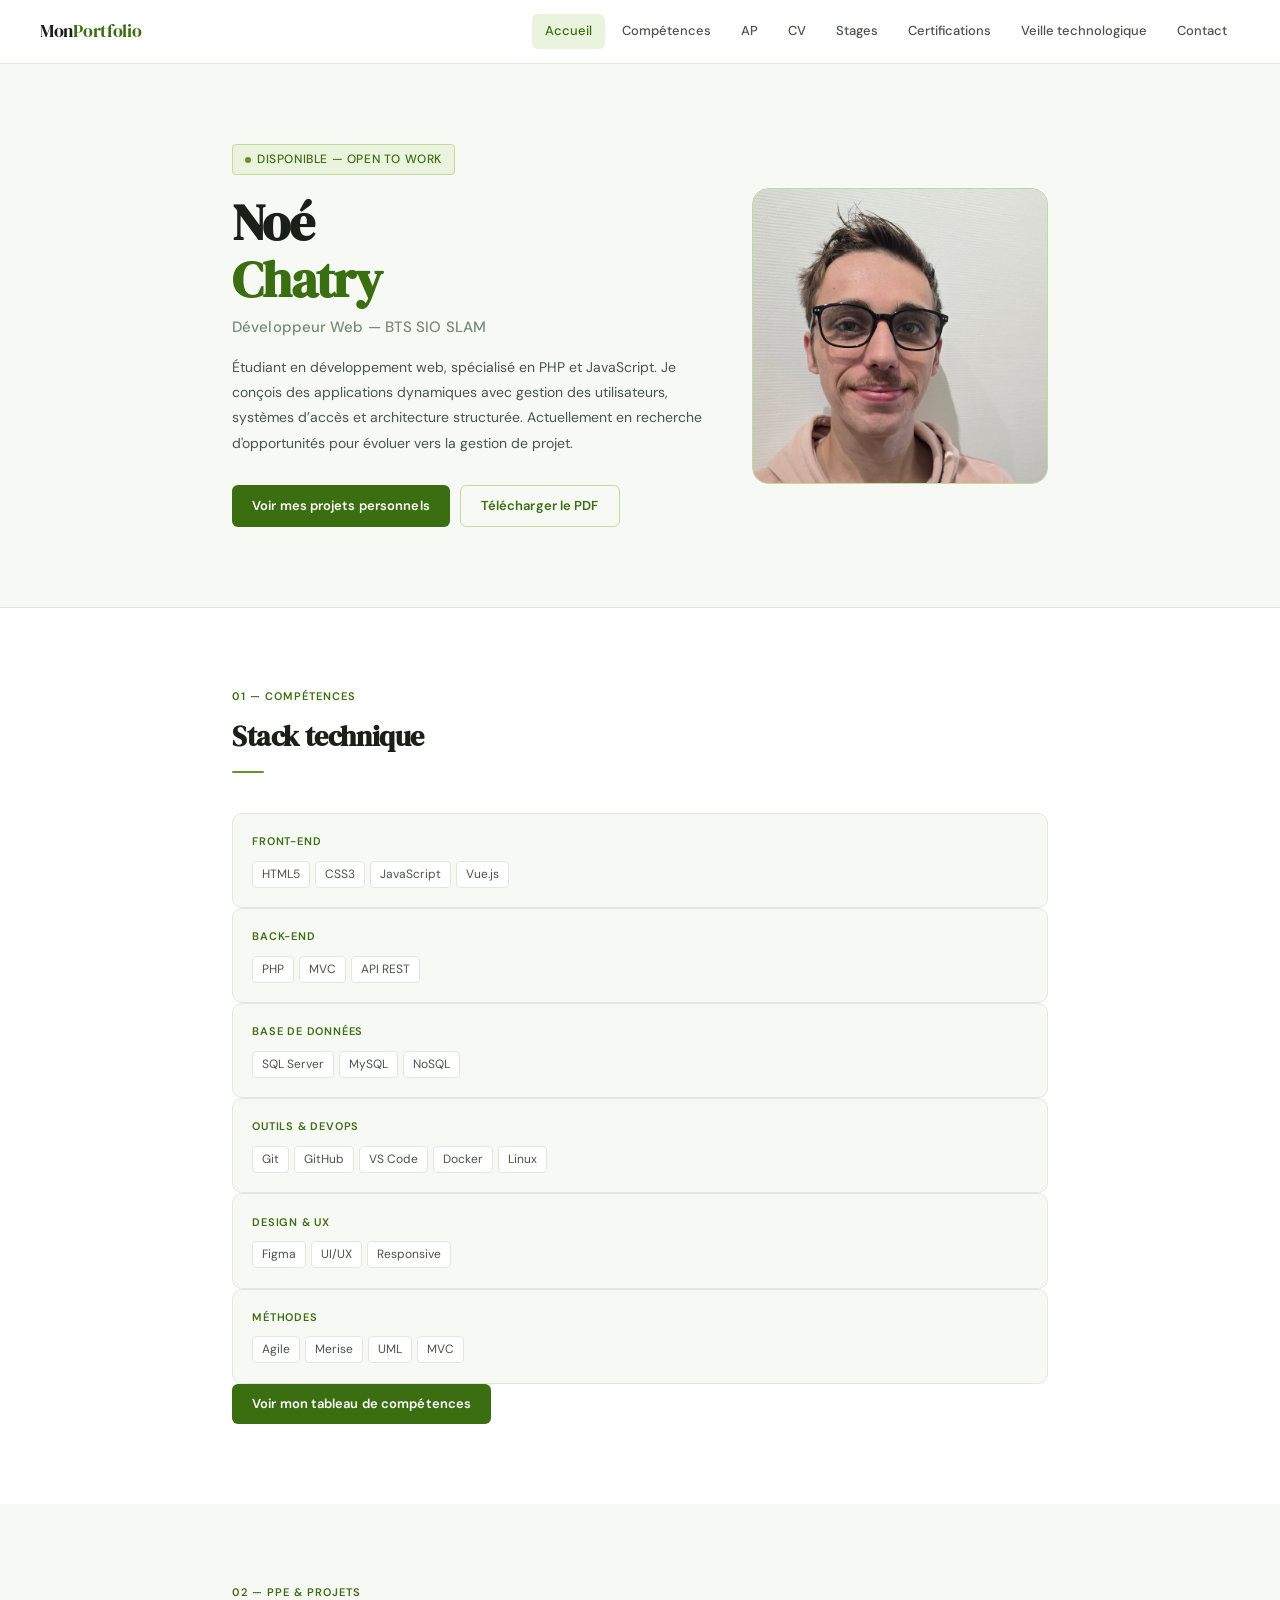
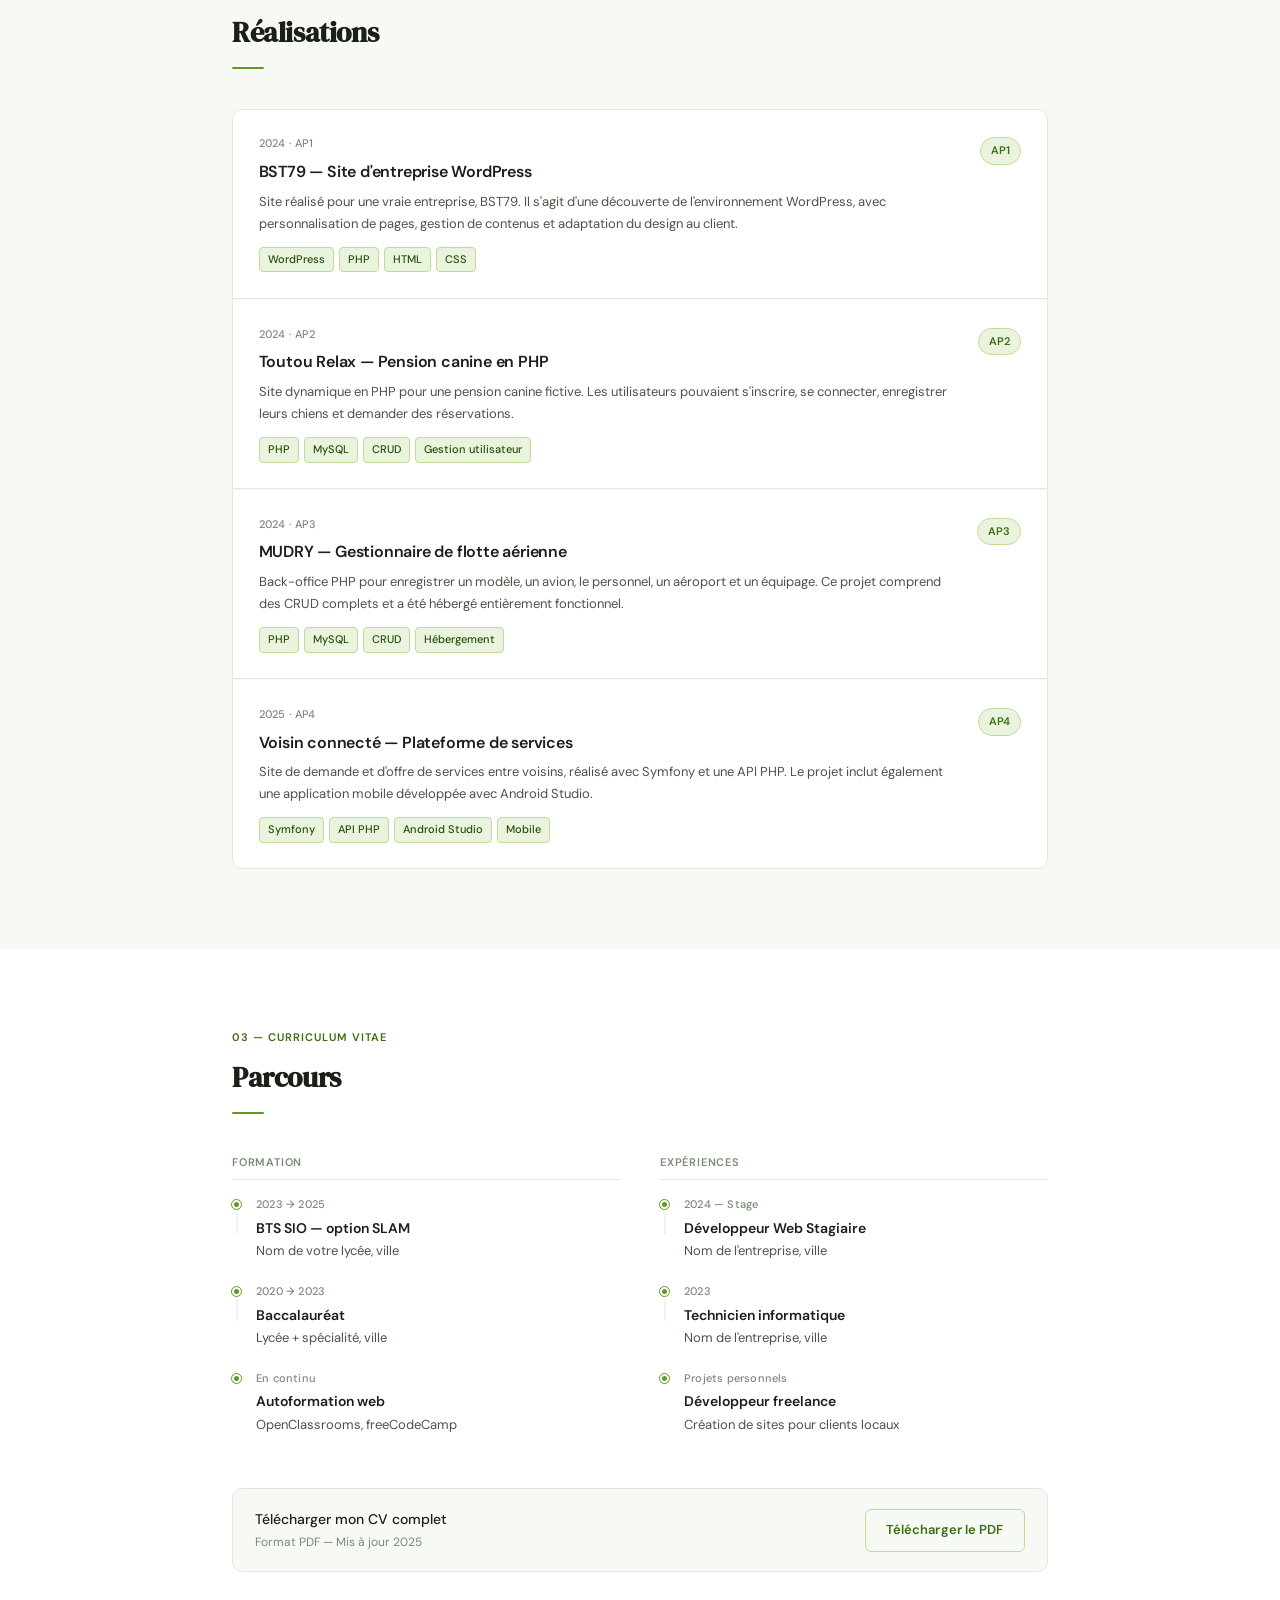
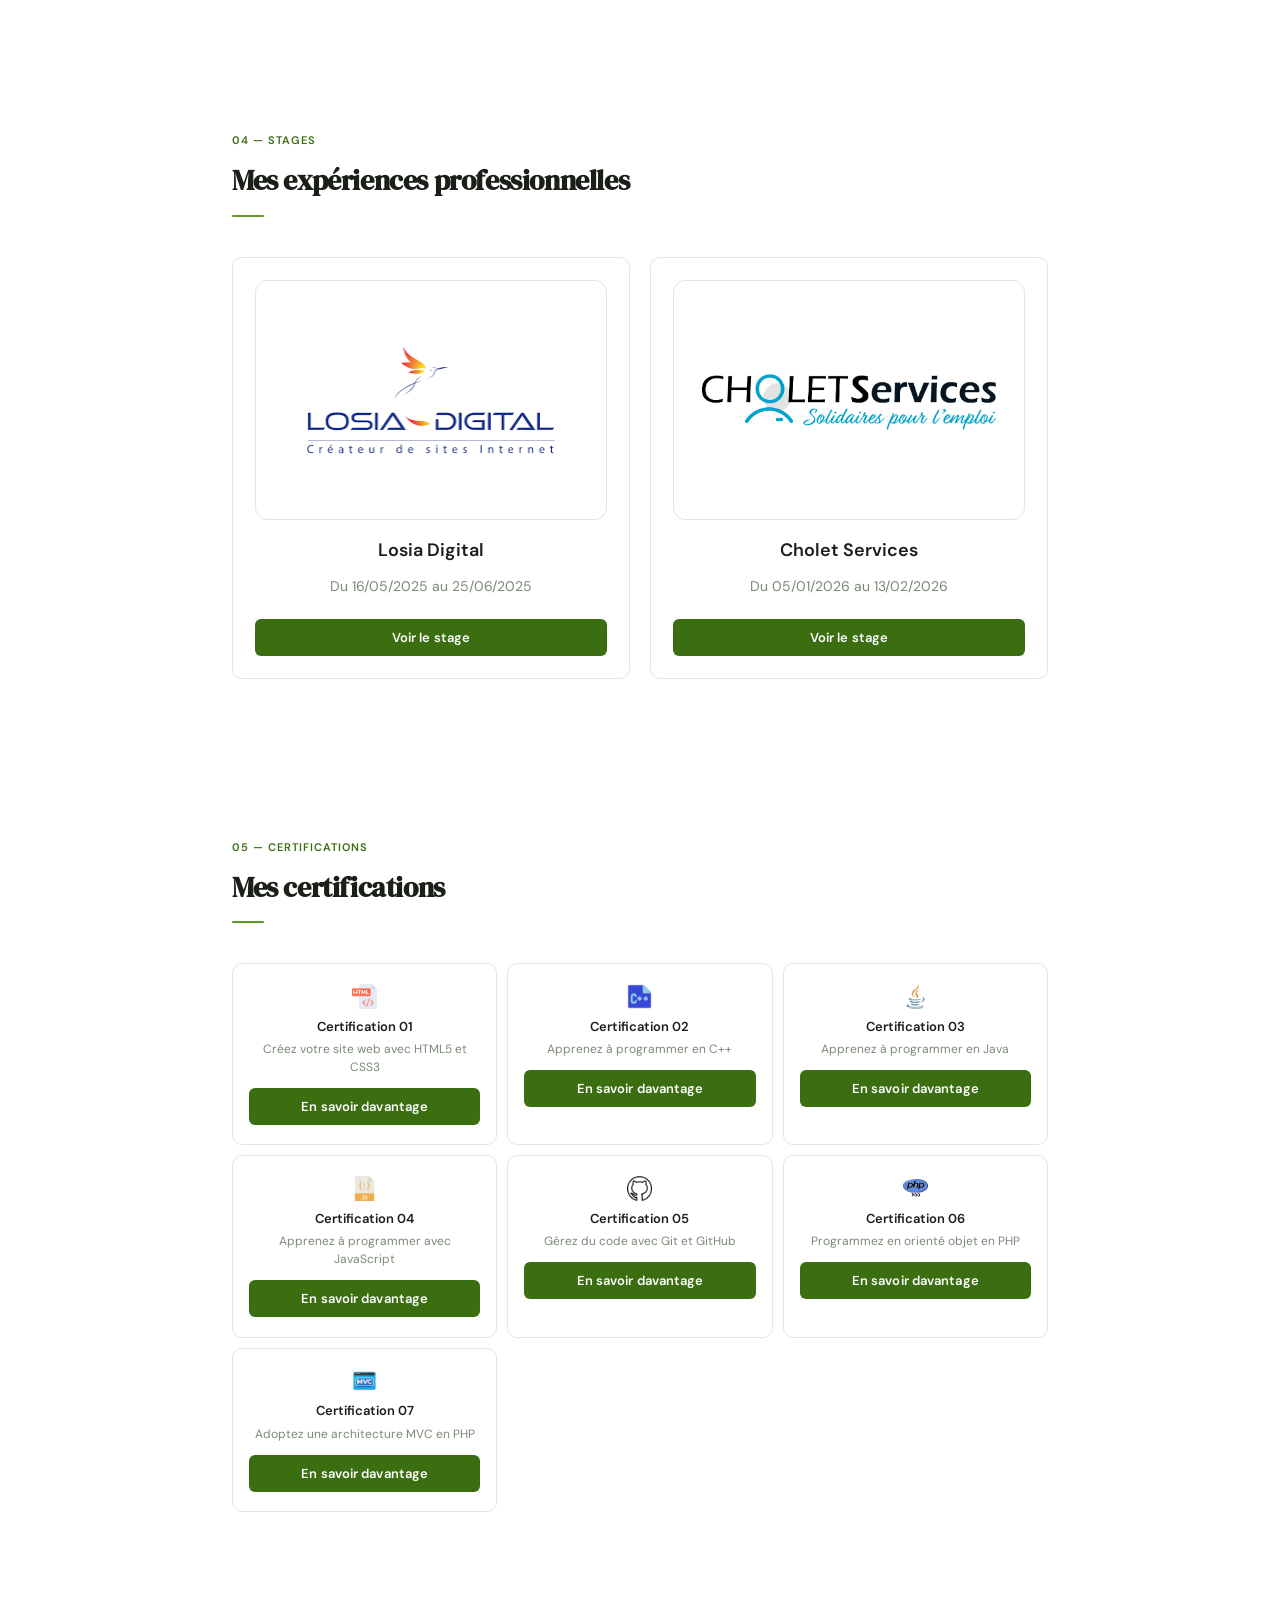
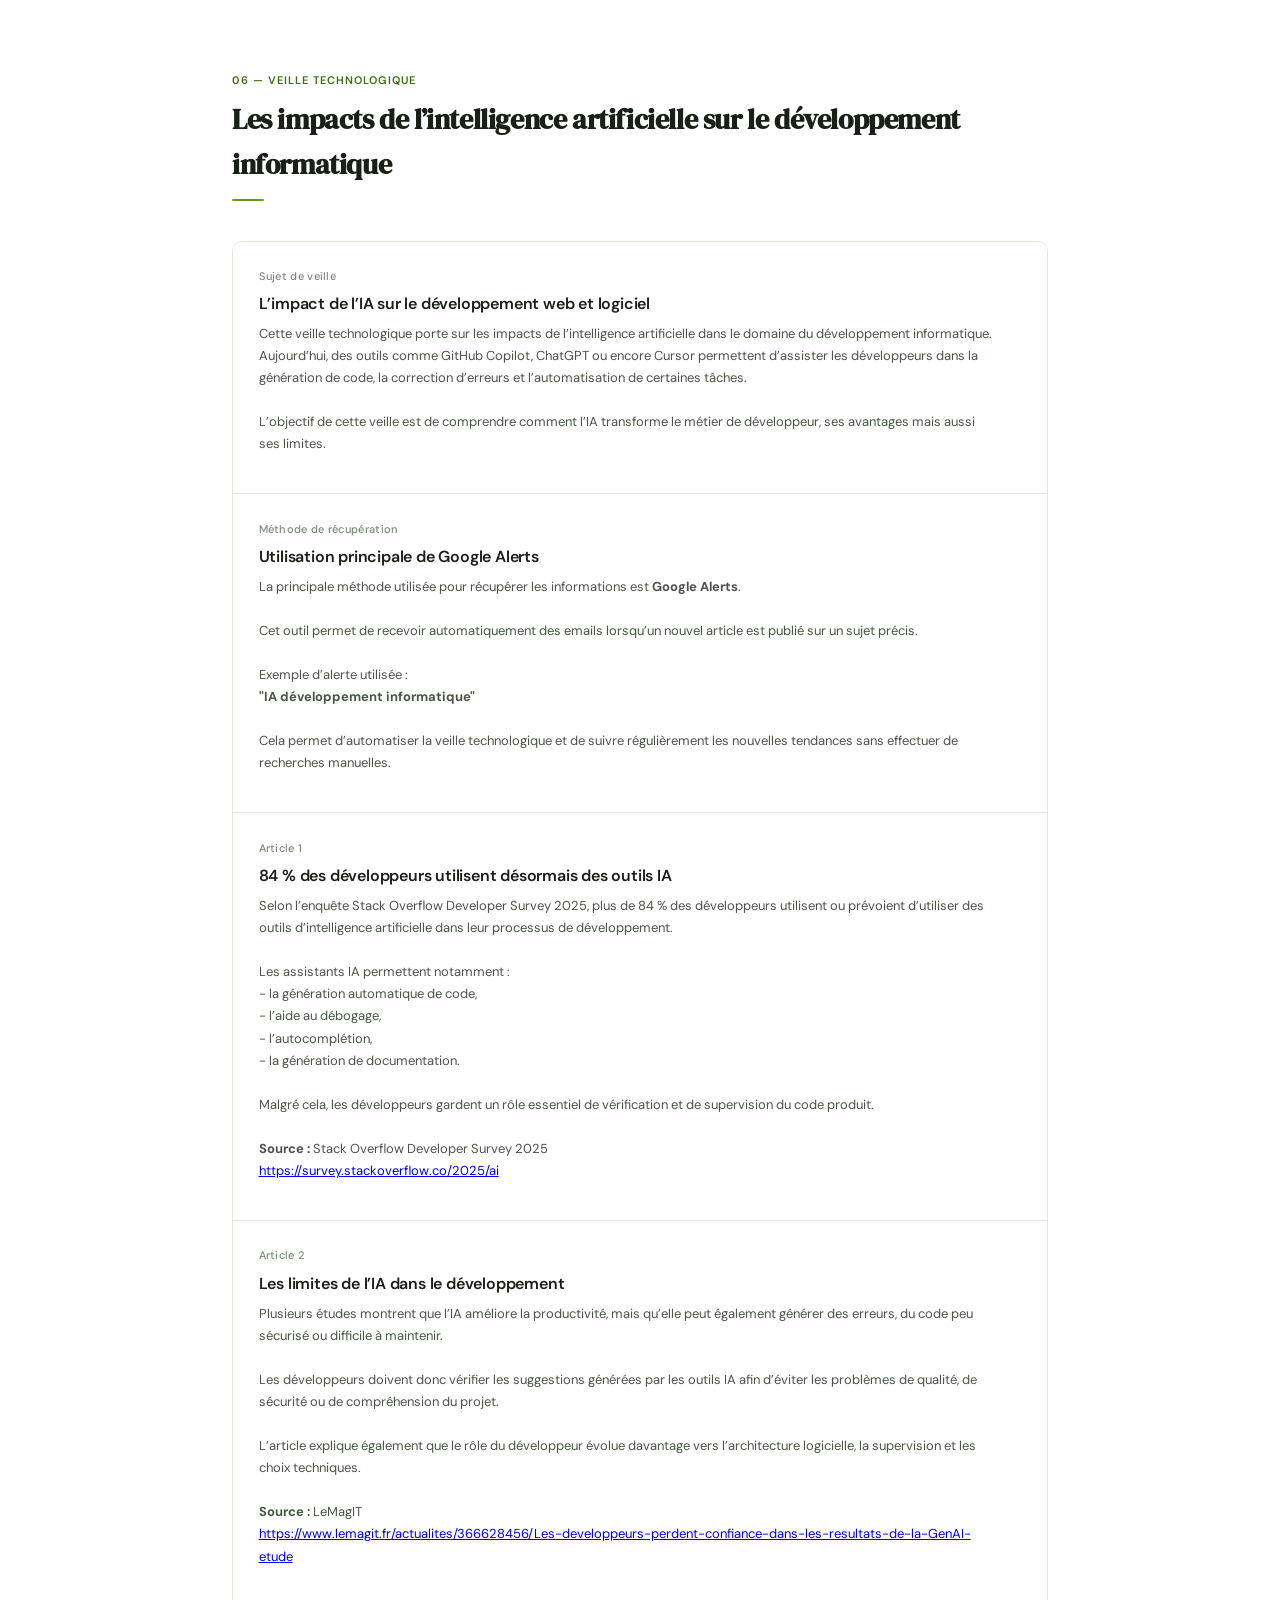
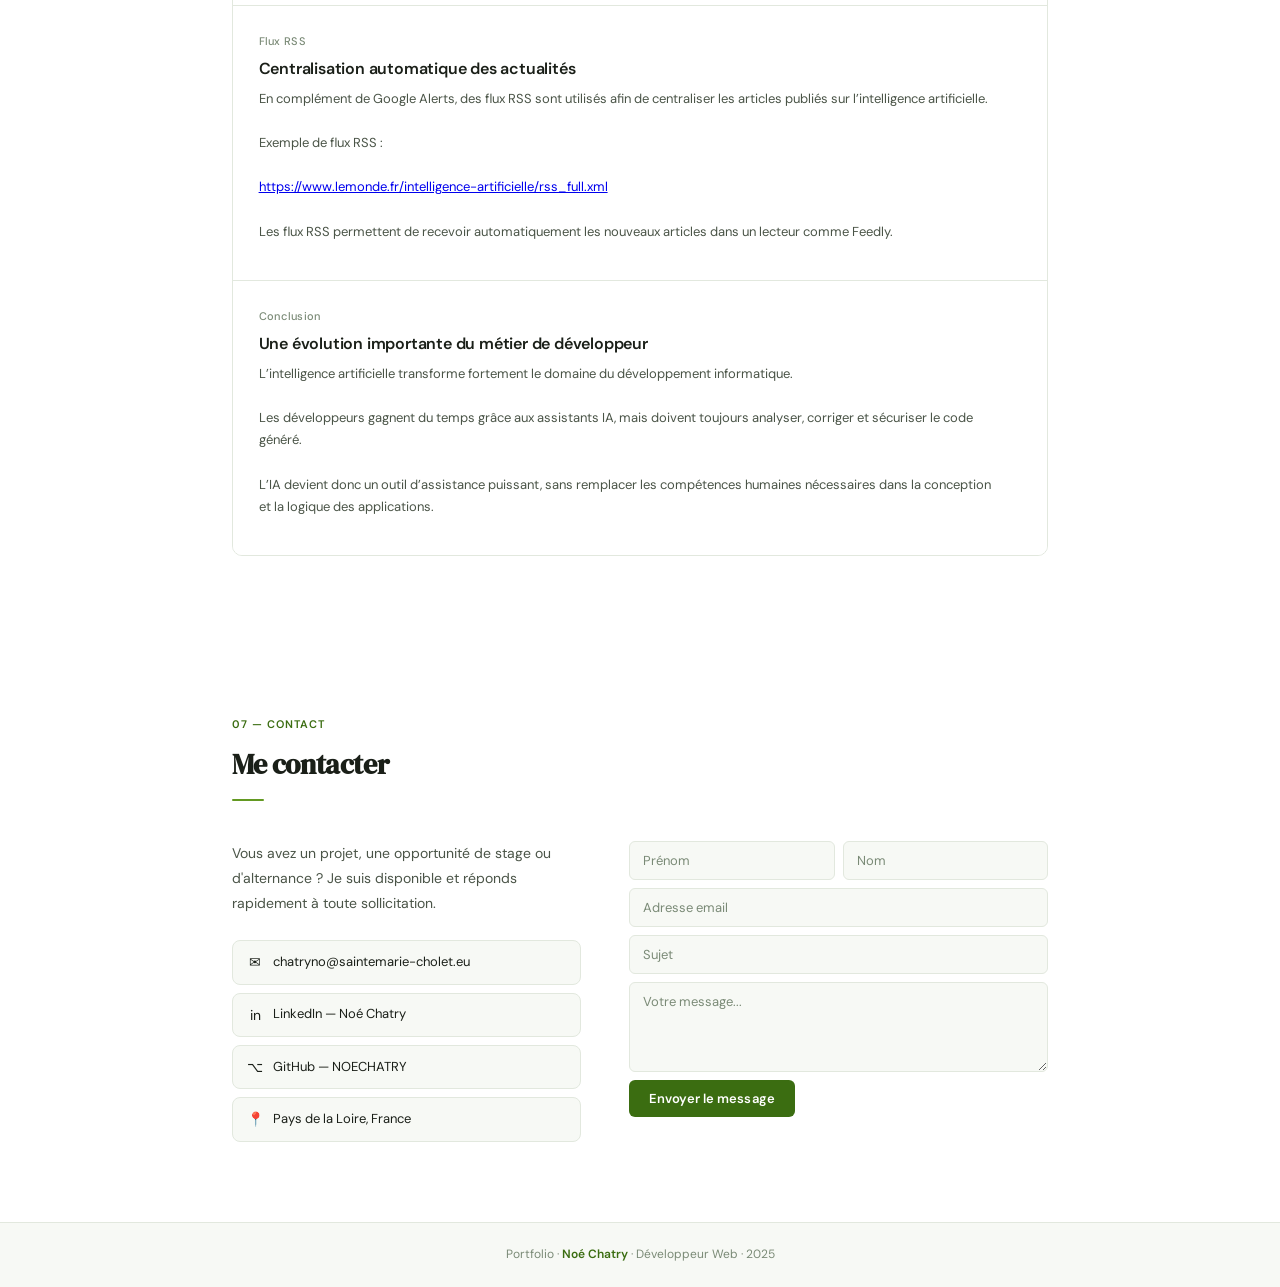
==== index.html @ 946bf413 "Ajout SEO" ====
<!DOCTYPE html>
<html lang="fr">
<head>
<meta charset="UTF-8">
<meta name="description" content="Portfolio de Noé Chatry, développeur web junior et étudiant en BTS SIO SLAM dans les Pays de la Loire. Découvrez ses projets en PHP, JavaScript et Symfony.">
<meta name="author" content="Noé Chatry">
<meta name="robots" content="index, follow">
<meta name="viewport" content="width=device-width, initial-scale=1.0">
<title>Noé Chatry Portfolio</title>
<link rel="canonical" href="https://chatrynodev.github.io/Portfolio/">
<link rel="stylesheet" href="style.css">
<meta property="og:title" content="Noé Chatry | Développeur web — Portfolio">
<meta property="og:description" content="Étudiant en BTS SIO SLAM dans les Pays de la Loire, je présente mes projets web en PHP, JavaScript et Symfony.">
<meta property="og:type" content="website">
<meta property="og:url" content="https://chatrynodev.github.io/Portfolio/">
<meta property="og:locale" content="fr_FR">
<meta property="og:site_name" content="Portfolio de Noé Chatry">
<meta property="og:image" content="https://chatrynodev.github.io/Portfolio/img/photo_cv.jpg">
<meta property="og:image:alt" content="Portrait de Noé Chatry">
<meta name="twitter:card" content="summary">
<meta name="twitter:title" content="Noé Chatry | Développeur web — Portfolio">
<meta name="twitter:description" content="Découvrez mes projets web en PHP, JavaScript et Symfony, ainsi que mon parcours en BTS SIO SLAM.">
<meta name="twitter:image" content="https://chatrynodev.github.io/Portfolio/img/photo_cv.jpg">
<meta name="twitter:image:alt" content="Portrait de Noé Chatry">
<script type="application/ld+json">
{
  "@context": "https://schema.org",
  "@type": "Person",
  "name": "Noé Chatry",
  "url": "https://chatrynodev.github.io/Portfolio/",
  "image": "https://chatrynodev.github.io/Portfolio/img/photo_cv.jpg",
  "jobTitle": "Développeur web junior",
  "description": "Étudiant en BTS SIO SLAM et développeur web junior dans les Pays de la Loire.",
  "address": {
    "@type": "PostalAddress",
    "addressRegion": "Pays de la Loire",
    "addressCountry": "FR"
  },
  "knowsAbout": ["PHP", "JavaScript", "Symfony", "Vue.js", "MySQL", "API REST"],
  "sameAs": [
    "https://github.com/NOECHATRY",
    "https://www.linkedin.com/in/noé-chatry-674961348"
  ]
}
</script>
<link href="https://fonts.googleapis.com/css2?family=DM+Sans:wght@300;400;500;600&family=DM+Serif+Display&display=swap" rel="stylesheet">
</head>
<body>

<nav>
  <a href="#accueil" class="nav-brand">Mon<span>Portfolio</span></a>
  <div class="nav-links">
    <a href="#accueil">Accueil</a>
    <a href="#competences">Compétences</a>
    <a href="#ppe">AP</a>
    <a href="#cv">CV</a>
    <a href="#stages">Stages</a>
    <a href="#certifications">Certifications</a>
    <a href="#veille">Veille technologique</a>
    <a href="#contact">Contact</a>
  </div>
</nav>
<button id="backToTop">
    ↑
</button>
<!-- ACCUEIL -->
<section id="accueil">
  <div class="container">
    <div class="hero-inner">
      <div>
        <div class="hero-eyebrow"><div class="dot-live"></div>Disponible — Open to work</div>
          <h1 class="hero-name">Noé<br><em>Chatry</em></h1>
          <p class="hero-sub">Développeur Web — BTS SIO SLAM</p>
          <p class="hero-desc">
            Étudiant en développement web, spécialisé en PHP et JavaScript.
            Je conçois des applications dynamiques avec gestion des utilisateurs,
            systèmes d’accès et architecture structurée.
            Actuellement en recherche d'opportunités pour évoluer vers la gestion de projet.
          </p>
        <div class="hero-btns">
          <a href="https://chatrynodev.github.io/logiciels/" class="btn btn-primary">Voir mes projets personnels</a>
          <a href="img/CV_CHATRY_Noé.pdf" download class="btn btn-ghost">
            Télécharger le PDF
          </a>
        </div>
      </div>
      <div class="hero-avatar"><img src="img/photo_cv.jpg" alt="Noé Chatry"></div>
    </div>
  </div>
</section>

<!-- COMPÉTENCES -->
<section id="competences">
  <div class="container">
    <div class="sh">
      <span class="sh-label">01 — Compétences</span>
      <h2 class="sh-title">Stack technique</h2>
      <div class="sh-rule"></div>
    </div>
    <div class="sk-card">
      <div class="sk-label">Front-end</div>
      <div class="sk-tags">
        <span class="sk-tag">HTML5</span>
        <span class="sk-tag">CSS3</span>
        <span class="sk-tag">JavaScript</span>
        <span class="sk-tag">Vue.js</span>
      </div>
    </div>

    <div class="sk-card">
      <div class="sk-label">Back-end</div>
      <div class="sk-tags">
        <span class="sk-tag">PHP</span>
        <span class="sk-tag">MVC</span>
        <span class="sk-tag">API REST</span>
      </div>
    </div>

    <div class="sk-card">
      <div class="sk-label">Base de données</div>
      <div class="sk-tags">
        <span class="sk-tag">SQL Server</span>
        <span class="sk-tag">MySQL</span>
        <span class="sk-tag">NoSQL</span>
      </div>
    </div>
      <div class="sk-card">
        <div class="sk-label">Outils & DevOps</div>
        <div class="sk-tags">
          <span class="sk-tag">Git</span><span class="sk-tag">GitHub</span>
          <span class="sk-tag">VS Code</span><span class="sk-tag">Docker</span><span class="sk-tag">Linux</span>
        </div>
      </div>
      <div class="sk-card">
        <div class="sk-label">Design & UX</div>
        <div class="sk-tags">
          <span class="sk-tag">Figma</span><span class="sk-tag">UI/UX</span><span class="sk-tag">Responsive</span>
        </div>
      </div>
      <div class="sk-card">
        <div class="sk-label">Méthodes</div>
        <div class="sk-tags">
          <span class="sk-tag">Agile</span>
          <span class="sk-tag">Merise</span>
          <span class="sk-tag">UML</span>
          <span class="sk-tag">MVC</span>
        </div>
      </div>
      <div class="hero-btns">
          <a href="https://docs.google.com/spreadsheets/d/1IsvvHtidCn5Fa3iCPAaipHykVfJEc7sC/edit?usp=sharing&ouid=113382973147353207132&rtpof=true&sd=true"    target="_blank" rel="noopener noreferrer" class="btn btn-primary">Voir mon tableau de compétences</a>
        </div>
    </div>
  </div>
</section>

<!-- PPE & PROJETS -->
<section id="ppe">
  <div class="container">
    <div class="sh">
      <span class="sh-label">02 — PPE & Projets</span>
      <h2 class="sh-title">Réalisations</h2>
      <div class="sh-rule"></div>
    </div>
    <div class="proj-list">
      <div class="proj-item">
        <div>
          <div class="proj-meta">2024 · AP1</div>
          <div class="proj-title">BST79 — Site d'entreprise WordPress</div>
          <p class="proj-desc">
            Site réalisé pour une vraie entreprise, BST79. Il s'agit d'une découverte de l'environnement WordPress,
            avec personnalisation de pages, gestion de contenus et adaptation du design au client.
          </p>
          <div class="proj-stack">
            <span class="p-tag">WordPress</span><span class="p-tag">PHP</span>
            <span class="p-tag">HTML</span><span class="p-tag">CSS</span>
          </div>
        </div>
        <div class="proj-badge">AP1</div>
      </div>
      <div class="proj-item">
        <div>
          <div class="proj-meta">2024 · AP2</div>
          <div class="proj-title">Toutou Relax — Pension canine en PHP</div>
          <p class="proj-desc">
            Site dynamique en PHP pour une pension canine fictive. Les utilisateurs pouvaient s'inscrire,
            se connecter, enregistrer leurs chiens et demander des réservations.
          </p>
          <div class="proj-stack">
            <span class="p-tag">PHP</span><span class="p-tag">MySQL</span>
            <span class="p-tag">CRUD</span><span class="p-tag">Gestion utilisateur</span>
          </div>
        </div>
        <div class="proj-badge">AP2</div>
      </div>
      <div class="proj-item">
        <div>
          <div class="proj-meta">2024 · AP3</div>
          <div class="proj-title">MUDRY — Gestionnaire de flotte aérienne</div>
          <p class="proj-desc">
            Back-office PHP pour enregistrer un modèle, un avion, le personnel, un aéroport et un équipage.
            Ce projet comprend des CRUD complets et a été hébergé entièrement fonctionnel.
          </p>
          <div class="proj-stack">
            <span class="p-tag">PHP</span><span class="p-tag">MySQL</span>
            <span class="p-tag">CRUD</span><span class="p-tag">Hébergement</span>
          </div>
        </div>
        <div class="proj-badge">AP3</div>
      </div>
      <div class="proj-item">
        <div>
          <div class="proj-meta">2025 · AP4</div>
          <div class="proj-title">Voisin connecté — Plateforme de services</div>
          <p class="proj-desc">
            Site de demande et d'offre de services entre voisins, réalisé avec Symfony et une API PHP.
            Le projet inclut également une application mobile développée avec Android Studio.
          </p>
          <div class="proj-stack">
            <span class="p-tag">Symfony</span><span class="p-tag">API PHP</span>
            <span class="p-tag">Android Studio</span><span class="p-tag">Mobile</span>
          </div>
        </div>
        <div class="proj-badge">AP4</div>
      </div>
    </div>
  </div>
</section>

<!-- CV -->
<section id="cv">
  <div class="container">
    <div class="sh">
      <span class="sh-label">03 — Curriculum Vitae</span>
      <h2 class="sh-title">Parcours</h2>
      <div class="sh-rule"></div>
    </div>
    <div class="cv-cols">
      <div>
        <div class="cv-group-title">Formation</div>
        <div class="tl">
          <div class="tl-row">
            <div class="tl-pip"></div>
            <div>
              <div class="tl-date">2023 → 2025</div>
              <div class="tl-main">BTS SIO — option SLAM</div>
              <div class="tl-sub">Nom de votre lycée, ville</div>
            </div>
          </div>
          <div class="tl-row">
            <div class="tl-pip"></div>
            <div>
              <div class="tl-date">2020 → 2023</div>
              <div class="tl-main">Baccalauréat</div>
              <div class="tl-sub">Lycée + spécialité, ville</div>
            </div>
          </div>
          <div class="tl-row">
            <div class="tl-pip"></div>
            <div>
              <div class="tl-date">En continu</div>
              <div class="tl-main">Autoformation web</div>
              <div class="tl-sub">OpenClassrooms, freeCodeCamp</div>
            </div>
          </div>
        </div>
      </div>
      <div>
        <div class="cv-group-title">Expériences</div>
        <div class="tl">
          <div class="tl-row">
            <div class="tl-pip"></div>
            <div>
              <div class="tl-date">2024 — Stage</div>
              <div class="tl-main">Développeur Web Stagiaire</div>
              <div class="tl-sub">Nom de l'entreprise, ville</div>
            </div>
          </div>
          <div class="tl-row">
            <div class="tl-pip"></div>
            <div>
              <div class="tl-date">2023</div>
              <div class="tl-main">Technicien informatique</div>
              <div class="tl-sub">Nom de l'entreprise, ville</div>
            </div>
          </div>
          <div class="tl-row">
            <div class="tl-pip"></div>
            <div>
              <div class="tl-date">Projets personnels</div>
              <div class="tl-main">Développeur freelance</div>
              <div class="tl-sub">Création de sites pour clients locaux</div>
            </div>
          </div>
        </div>
      </div>
    </div>
    <div class="cv-cta">
      <div>
        <div class="cv-cta-text">Télécharger mon CV complet</div>
        <div class="cv-cta-sub">Format PDF — Mis à jour 2025</div>
      </div>
      <a href="img/CV_CHATRY_Noé.pdf" download class="btn btn-ghost">
        Télécharger le PDF
      </a>
    </div>
  </div>
</section>

<!-- STAGES -->
<section id="stages">

  <div class="container">

    <div class="sh">
      <span class="sh-label">04 — Stages</span>
      <h2 class="sh-title">Mes expériences professionnelles</h2>
      <div class="sh-rule"></div>
    </div>

    <div class="int-grid">

      <!-- STAGE 1 -->
      <div class="int-card stage-card">

        <img
          src="img/logolosiadigital.png"
          alt="Entreprise stage 1"
          class="stage-img"
        >

        <div class="int-name">
          Losia Digital
        </div>

        <div class="int-desc">
          Du 16/05/2025 au 25/06/2025
        </div>

        <button
          class="btn btn-primary cert-btn"
          onclick="openStageModal('stage1')"
        >
          Voir le stage
        </button>

      </div>

      <!-- STAGE 2 -->
      <div class="int-card stage-card">

        <img
          src="img/logocholetservices.jpg"
          alt="Entreprise stage 2"
          class="stage-img"
        >

        <div class="int-name">
          Cholet Services
        </div>

        <div class="int-desc">
          Du 05/01/2026 au 13/02/2026
        </div>

        <button
          class="btn btn-primary cert-btn"
          onclick="openStageModal('stage2')"
        >
          Voir le stage
        </button>

      </div>

    </div>

  </div>

</section>
<!-- MODAL STAGE -->
<div id="stageModal" class="modal">

  <div class="modal-content cert-modal-content">

    <span
      class="close-modal"
      onclick="closeStageModal()"
    >
      &times;
    </span>

    <div class="cert-modal-header">

      <div class="modal-icon">
        🏢
      </div>

      <div>

        <h2 id="stageTitle"></h2>

        <p
          class="cert-modal-subtitle"
          id="stageDates"
        ></p>

      </div>

    </div>

    <div class="cert-modal-body">

      <!-- DESCRIPTION -->
      <div class="cert-modal-section">

        <h3>Présentation de l'entreprise</h3>

        <p id="stageDescription"></p>

      </div>

      <!-- MISSIONS -->
      <div class="cert-modal-section">

        <h3>Missions réalisées</h3>

        <ul id="stageMissions" class="stage-missions">

        </ul>

      </div>

      <!-- CAROUSEL -->
      <div class="cert-modal-section">

        <h3>Galerie</h3>

        <div class="carousel-container">

          <button
            class="carousel-btn"
            onclick="prevSlide()"
          >
            ❮
          </button>

          <img
            id="carouselImage"
            class="carousel-image"
            src=""
            alt=""
          >

          <button
            class="carousel-btn"
            onclick="nextSlide()"
          >
            ❯
          </button>

        </div>

      </div>

    </div>

  </div>

</div>

<!-- CERTIFICATIONS -->
<section id="certifications">
  <div class="container">
    <div class="sh">
      <span class="sh-label">05 — Certifications</span>
      <h2 class="sh-title">Mes certifications</h2>
      <div class="sh-rule"></div>
    </div>

    <div class="int-grid">

      <div class="int-card">
        <span class="int-icon"><img src="img/html.png" alt="Certification 01"></span>
        <div class="int-name">Certification 01</div>
        <div class="int-desc">
          Créez votre site web avec HTML5 et CSS3
        </div>

        <button class="btn btn-primary cert-btn"
          onclick="openModal('cert1')">
          En savoir davantage
        </button>
      </div>

      <div class="int-card">
        <span class="int-icon"><img src="img/c_plus_plus.png" alt="Certification 02"></span>
        <div class="int-name">Certification 02</div>
        <div class="int-desc">
          Apprenez à programmer en C++
        </div>

        <button class="btn btn-primary cert-btn"
          onclick="openModal('cert2')">
          En savoir davantage
        </button>
      </div>

      <div class="int-card">
        <span class="int-icon"><img src="img/java.png" alt="Certification 03"></span>
        <div class="int-name">Certification 03</div>
        <div class="int-desc">
          Apprenez à programmer en Java
        </div>

        <button class="btn btn-primary cert-btn"
          onclick="openModal('cert3')">
          En savoir davantage
        </button>
      </div>

      <div class="int-card">
        <span class="int-icon"><img src="img/javascript.png" alt="Certification 04"></span>
        <div class="int-name">Certification 04</div>
        <div class="int-desc">
          Apprenez à programmer avec JavaScript
        </div>

        <button class="btn btn-primary cert-btn"
          onclick="openModal('cert4')">
          En savoir davantage
        </button>
      </div>

      <div class="int-card">
        <span class="int-icon"><img src="img/sociale.png" alt="Certification 05"></span>
        <div class="int-name">Certification 05</div>
        <div class="int-desc">
          Gérez du code avec Git et GitHub
        </div>

        <button class="btn btn-primary cert-btn"
          onclick="openModal('cert5')">
          En savoir davantage
        </button>
      </div>

      <div class="int-card">
        <span class="int-icon"><img src="img/poophp.png" alt="Certification 06"></span>
        <div class="int-name">Certification 06</div>
        <div class="int-desc">
          Programmez en orienté objet en PHP
        </div>

        <button class="btn btn-primary cert-btn"
          onclick="openModal('cert6')">
          En savoir davantage
        </button>
      </div>

      <div class="int-card">
        <span class="int-icon"><img src="img/mvc.png" alt="Certification 07"></span>
        <div class="int-name">Certification 07</div>
        <div class="int-desc">
          Adoptez une architecture MVC en PHP
        </div>

        <button class="btn btn-primary cert-btn"
          onclick="openModal('cert7')">
          En savoir davantage
        </button>
      </div>

    </div>
  </div>
</section>

<!-- MODAL -->
<!-- MODAL CERTIFICATIONS -->
<div id="certModal" class="modal">

  <div class="modal-content cert-modal-content">

    <span class="close-modal" onclick="closeModal()">&times;</span>

    <div class="cert-modal-header">

      <div class="modal-icon" id="modalIcon">🏅</div>

      <div>
        <h2 id="modalTitle"></h2>
        <p class="cert-modal-subtitle" id="modalCategory">
          Certification informatique
        </p>
      </div>

    </div>

    <div class="cert-modal-body">

      <div class="cert-modal-section">

        <h3>Description</h3>

        <p id="modalDesc"></p>

      </div>

      <div class="cert-modal-section">

        <h3>Galerie</h3>

        <div class="modal-gallery">

          <div class="gallery-placeholder">
            Capture 1
          </div>

          <div class="gallery-placeholder">
            Capture 2
          </div>

          <div class="gallery-placeholder">
            Capture 3
          </div>

        </div>

      </div>

      <div class="cert-modal-footer">

        <a id="modalLink"
           target="_blank"
           class="btn btn-primary">
          Voir la certification
        </a>

      </div>

    </div>

  </div>

</div>
<!-- VEILLE TECHNOLOGIQUE -->
<section id="veille">
  <div class="container">
    <div class="sh">
      <span class="sh-label">06 — Veille technologique</span>
      <h2 class="sh-title">Les impacts de l’intelligence artificielle sur le développement informatique</h2>
      <div class="sh-rule"></div>
    </div>

    <div class="proj-list">

      <!-- Sujet -->
      <div class="proj-item">
        <div>
          <div class="proj-meta">Sujet de veille</div>
          <div class="proj-title">
            L’impact de l’IA sur le développement web et logiciel
          </div>

          <p class="proj-desc">
            Cette veille technologique porte sur les impacts de l’intelligence artificielle
            dans le domaine du développement informatique.
            Aujourd’hui, des outils comme GitHub Copilot, ChatGPT ou encore Cursor
            permettent d’assister les développeurs dans la génération de code,
            la correction d’erreurs et l’automatisation de certaines tâches.
            <br><br>

            L’objectif de cette veille est de comprendre comment l’IA transforme
            le métier de développeur, ses avantages mais aussi ses limites.
          </p>
        </div>
      </div>

      <!-- Méthode -->
      <div class="proj-item">
        <div>
          <div class="proj-meta">Méthode de récupération</div>
          <div class="proj-title">
            Utilisation principale de Google Alerts
          </div>

          <p class="proj-desc">
            La principale méthode utilisée pour récupérer les informations
            est <strong>Google Alerts</strong>.
            <br><br>

            Cet outil permet de recevoir automatiquement des emails
            lorsqu’un nouvel article est publié sur un sujet précis.
            <br><br>

            Exemple d’alerte utilisée :
            <br>
            <strong>"IA développement informatique"</strong>
            <br><br>

            Cela permet d’automatiser la veille technologique et de suivre
            régulièrement les nouvelles tendances sans effectuer de recherches manuelles.
          </p>
        </div>
      </div>

      <!-- Article 1 -->
      <div class="proj-item">
        <div>
          <div class="proj-meta">Article 1</div>
          <div class="proj-title">
            84 % des développeurs utilisent désormais des outils IA
          </div>

          <p class="proj-desc">
            Selon l’enquête Stack Overflow Developer Survey 2025,
            plus de 84 % des développeurs utilisent ou prévoient
            d’utiliser des outils d’intelligence artificielle
            dans leur processus de développement.
            <br><br>

            Les assistants IA permettent notamment :
            <br>
            - la génération automatique de code,
            <br>
            - l’aide au débogage,
            <br>
            - l’autocomplétion,
            <br>
            - la génération de documentation.
            <br><br>

            Malgré cela, les développeurs gardent un rôle essentiel
            de vérification et de supervision du code produit.
            <br><br>

            <strong>Source :</strong> Stack Overflow Developer Survey 2025
            <br>
            <a href="https://survey.stackoverflow.co/2025/ai"
               target="_blank">
               https://survey.stackoverflow.co/2025/ai
            </a>
          </p>
        </div>
      </div>

      <!-- Article 2 -->
      <div class="proj-item">
        <div>
          <div class="proj-meta">Article 2</div>
          <div class="proj-title">
            Les limites de l’IA dans le développement
          </div>

          <p class="proj-desc">
            Plusieurs études montrent que l’IA améliore la productivité,
            mais qu’elle peut également générer des erreurs,
            du code peu sécurisé ou difficile à maintenir.
            <br><br>

            Les développeurs doivent donc vérifier les suggestions générées
            par les outils IA afin d’éviter les problèmes de qualité,
            de sécurité ou de compréhension du projet.
            <br><br>

            L’article explique également que le rôle du développeur évolue
            davantage vers l’architecture logicielle,
            la supervision et les choix techniques.
            <br><br>

            <strong>Source :</strong> LeMagIT
            <br>
            <a href="https://www.lemagit.fr/actualites/366628456/Les-developpeurs-perdent-confiance-dans-les-resultats-de-la-GenAI-etude"
               target="_blank">
               https://www.lemagit.fr/actualites/366628456/Les-developpeurs-perdent-confiance-dans-les-resultats-de-la-GenAI-etude
            </a>
          </p>
        </div>
      </div>

      <!-- Flux RSS -->
      <div class="proj-item">
        <div>
          <div class="proj-meta">Flux RSS</div>
          <div class="proj-title">
            Centralisation automatique des actualités
          </div>

          <p class="proj-desc">
            En complément de Google Alerts,
            des flux RSS sont utilisés afin de centraliser
            les articles publiés sur l’intelligence artificielle.
            <br><br>

            Exemple de flux RSS :
            <br><br>

            <a href="https://www.lemonde.fr/intelligence-artificielle/rss_full.xml"
               target="_blank">
               https://www.lemonde.fr/intelligence-artificielle/rss_full.xml
            </a>
            <br><br>

            Les flux RSS permettent de recevoir automatiquement
            les nouveaux articles dans un lecteur comme Feedly.
          </p>
        </div>
      </div>

      <!-- Conclusion -->
      <div class="proj-item">
        <div>
          <div class="proj-meta">Conclusion</div>
          <div class="proj-title">
            Une évolution importante du métier de développeur
          </div>

          <p class="proj-desc">
            L’intelligence artificielle transforme fortement
            le domaine du développement informatique.
            <br><br>

            Les développeurs gagnent du temps grâce aux assistants IA,
            mais doivent toujours analyser, corriger et sécuriser
            le code généré.
            <br><br>

            L’IA devient donc un outil d’assistance puissant,
            sans remplacer les compétences humaines nécessaires
            dans la conception et la logique des applications.
          </p>
        </div>
      </div>

    </div>
  </div>
</section>
<!-- CONTACT -->
<section id="contact">
  <div class="container">
    <div class="sh">
      <span class="sh-label">07 — Contact</span>
      <h2 class="sh-title">Me contacter</h2>
      <div class="sh-rule"></div>
    </div>
    <div class="contact-grid">
      <div>
        <p class="contact-intro">
          Vous avez un projet, une opportunité de stage ou d'alternance ?
          Je suis disponible et réponds rapidement à toute sollicitation.
        </p>
        <div class="c-links">
          <a href="mailto:chatryno@saintemarie-cholet.eu" class="c-link">
            <span class="c-icon">✉</span>chatryno@saintemarie-cholet.eu
          </a>
          <a href="https://www.linkedin.com/in/noé-chatry-674961348" target="_blank" class="c-link">
            <span class="c-icon">in</span>LinkedIn — Noé Chatry
          </a>
          <a href="https://github.com/NOECHATRY" target="_blank" class="c-link">
            <span class="c-icon">⌥</span>GitHub — NOECHATRY
          </a>
          <div class="c-link">
            <span class="c-icon">📍</span>Pays de la Loire, France
          </div>
        </div>
      </div>
      <div>
        <form class="form" action="https://formspree.io/f/xjyypddz" method="POST">
          <div class="form-row">
            <input class="inp" type="text" name="prenom" placeholder="Prénom" required>
            <input class="inp" type="text" name="nom" placeholder="Nom" required>
          </div>
          <input class="inp" type="email" name="_replyto" placeholder="Adresse email" required>
          <input class="inp" type="text" name="_subject" placeholder="Sujet">
          <textarea class="inp" name="message" placeholder="Votre message..." required></textarea>
          <button type="submit" class="btn btn-primary" style="align-self:flex-start;">
            Envoyer le message
          </button>
          <p class="form-status" role="status" aria-live="polite"></p>
        </form>
      </div>
    </div>
  </div>
</section>

<footer>
  Portfolio · <b>Noé Chatry</b> · Développeur Web · 2025
</footer>
<script src="script.js"></script>
</body>
</html>
---- style.css ----
*{margin:0;padding:0;box-sizing:border-box;}
  :root{
    --g50:#EAF3DE;
    --g100:#C0DD97;
    --g400:#639922;
    --g600:#3B6D11;
    --g800:#27500A;
    --ink:#1a1f18;
    --ink2:#4a5447;
    --ink3:#7a8a76;
    --bg:#ffffff;
    --bg2:#f7f9f5;
    --bg3:#f0f4ec;
    --border:#e2e8de;
  }
  body{
    font-family:'DM Sans',sans-serif;
    background:var(--bg);
    color:var(--ink);
    line-height:1.6;
}
  html{
    scroll-behavior:smooth;
}

  nav{
    position:fixed;
    top:0;
    left:0;
    right:0;
    z-index:100;
    background:rgba(255,255,255,0.95);
    border-bottom:1px solid var(--border);
    backdrop-filter:blur(8px);
    display:flex;align-items:center;
    justify-content:space-between;
    padding:0 2.5rem;
    height:64px;
  }
  .nav-brand{
    font-family:'DM Serif Display',serif;font-size:18px;
    color:var(--ink);
    letter-spacing:-0.3px;
    text-decoration:none;
}
  .nav-brand span{
    color:var(--g600);
}
  .nav-links{display:flex;gap:4px;}
  .nav-links a{
    font-size:13px;
    font-weight:500;
    color:var(--ink2);
    text-decoration:none;
    padding:7px 13px;
    border-radius:6px;
    transition:all .18s;
  }
  .nav-links a:hover{
    background:var(--g50);
    color:var(--g600);
}

  section{
    padding:80px 0;
}
  .container{
    max-width:880px;
    margin:0 auto;
    padding:0 2rem;
}

  /* HERO */
  #accueil{
    background:var(--bg2);
    border-bottom:1px solid var(--border);
    padding-top:144px;
}
  .hero-inner{
    display:grid;
    grid-template-columns:1fr auto;
    gap:3rem;
    align-items:center;
}
  .hero-eyebrow{
    display:inline-flex;
    align-items:center;
    gap:6px;
    font-size:12px;
    font-weight:500;
    letter-spacing:.6px;
    text-transform:uppercase;
    color:var(--g600);
    background:var(--g50);
    border:1px solid var(--g100);
    padding:5px 12px;
    border-radius:4px;
    margin-bottom:1.2rem;
  }
  .dot-live{
    width:6px;
    height:6px;
    border-radius:50%;
    background:var(--g400);
    animation:blink 2s infinite;
}
  @keyframes blink{0%,100%{opacity:1;}50%{opacity:.3;}}
  .hero-name{
    font-family:'DM Serif Display',serif;
    font-size:clamp(2rem,4.5vw,3.2rem);
    line-height:1.1;letter-spacing:-1px;color:var(--ink);margin-bottom:.5rem;
  }
  .hero-name em{
    font-style:normal;
    color:var(--g600);
}
  .hero-sub{
    font-size:15px;
    font-weight:500;color:var(--ink3);
    margin-bottom:1rem;
    letter-spacing:.1px;
}
  .hero-desc{
    font-size:14px;
    color:var(--ink2);
    line-height:1.8;
    max-width:480px;
    margin-bottom:1.8rem;
}
  .hero-btns{
    display:flex;
    gap:10px;
    flex-wrap:wrap;
}
  .btn{
    display:inline-flex;
    align-items:center;
    gap:7px;
    padding:10px 20px;
    border-radius:6px;
    font-size:13px;
    font-weight:600;
    font-family:'DM Sans',sans-serif;
    text-decoration:none;
    cursor:pointer;
    border:none;
    transition:all .18s;
    letter-spacing:.1px;
  }
  .btn-primary{
    background:var(--g600);
    color:#fff;
}
  .btn-primary:hover{
    background:var(--g800);
}
  .btn-ghost{
    background:transparent;
    color:var(--g600);
    border:1px solid var(--g100);}
  .btn-ghost:hover{
    background:var(--g50);
}
  .hero-avatar{
    width:296px;
    height:296px;
    border-radius:16px;
    background:var(--g50);
    border:1px solid var(--g100);
    overflow:hidden;
    display:flex;
    align-items:center;
    justify-content:center;
    font-size:56px;
    flex-shrink:0;
  }
  .hero-avatar img{
    width:100%;
    height:100%;
    object-fit:cover;
    object-position:center top;
    display:block;
  }

  /* SECTION HEADER */
  .sh{
    margin-bottom:2.5rem;
}
  .sh-label{
    font-size:11px;
    font-weight:600;
    letter-spacing:1px;
    text-transform:uppercase;
    color:var(--g600);
    margin-bottom:8px;
    display:block;
}
  .sh-title{
    font-family:'DM Serif Display',serif;
    font-size:1.75rem;
    letter-spacing:-.4px;
    color:var(--ink);
}
  .sh-rule{
    width:32px;
    height:2px;
    background:var(--g400);
    margin-top:12px;
    border-radius:2px;
}

  /* COMPETENCES */
  #competences{
    background:var(--bg);
}
  .skills-grid{
    display:grid;
    grid-template-columns:repeat(3,1fr);
    gap:12px;
}
  .sk-card{
    background:var(--bg2);
    border:1px solid var(--border);
    border-radius:10px;
    padding:1.2rem;
    transition:border-color .18s;
  }
  .sk-card:hover{
    border-color:var(--g100);
}
  .sk-label{
    font-size:11px;
    font-weight:600;
    text-transform:uppercase;
    letter-spacing:.8px;
    color:var(--g600);
    margin-bottom:10px;
}
  .sk-tags{
    display:flex;
    flex-wrap:wrap;
    gap:5px;
  }
  .sk-tag{
    font-size:12px;
    padding:3px 9px;
    border-radius:4px;
    background:var(--bg);
    border:1px solid var(--border);
    color:var(--ink2);
  }

  /* PPE */
  #ppe{
    background:var(--bg2);
}
  .proj-list{
    display:flex;
    flex-direction:column;
    gap:1px;
    border:1px solid var(--border);
    border-radius:10px;
    overflow:hidden;
}
  .proj-item{
    background:var(--bg);
    padding:1.6rem;
    border-bottom:1px solid var(--border);
    display:grid;
    grid-template-columns:1fr auto;
    gap:1.5rem;
    align-items:start;
    transition:background .18s;
  }
  .proj-item:last-child{
    border-bottom:none;
}
  .proj-item:hover{
    background:var(--bg3);
}
  .proj-meta{
    font-size:11px;
    font-weight:500;
    color:var(--ink3);
    letter-spacing:.3px;
    margin-bottom:6px;
}
  .proj-title{
    font-size:16px;
    font-weight:600;
    color:var(--ink);
    margin-bottom:6px;
    letter-spacing:-.2px;
}
  .proj-desc{
    font-size:13px;
    color:var(--ink2);
    line-height:1.7;
    margin-bottom:12px;
}
  .proj-stack{
    display:flex;
    gap:5px;
    flex-wrap:wrap;
}
  .p-tag{
    font-size:11px;
    font-weight:500;
    padding:3px 8px;
    border-radius:4px;
    background:var(--g50);
    border:1px solid var(--g100);
    color:var(--g800);
}
  .proj-badge{
    font-size:11px;
    font-weight:600;
    padding:4px 10px;
    border-radius:20px;
    background:var(--g50);
    color:var(--g600);
    border:1px solid var(--g100);
    white-space:nowrap;
    margin-top:2px;
}

  /* CV */
  #cv{
    background:var(--bg);
}
  .cv-cols{
    display:grid;
    grid-template-columns:1fr 1fr;
    gap:2.5rem;
}
  .cv-group-title{
    font-size:11px;
    font-weight:600;
    text-transform:uppercase;
    letter-spacing:.8px;
    color:var(--ink3);
    margin-bottom:1rem;
    padding-bottom:8px;
    border-bottom:1px solid var(--border);
  }
  .tl{
    display:flex;
    flex-direction:column;
}
  .tl-row{
    display:grid;
    grid-template-columns:10px 1fr;
    gap:14px;
    padding-bottom:1.3rem;
    position:relative;
  }
  .tl-pip{
    width:9px;
    height:9px;
    border-radius:50%;
    background:var(--g400);
    border:2px solid var(--bg);
    outline:1.5px solid var(--g400);
    margin-top:4px;
    flex-shrink:0;
    position:relative;
    z-index:1;
  }
  .tl-row:not(:last-child) .tl-pip::after{
    content:'';
    position:absolute;
    left:50%;
    top:11px;
    width:1px;
    height:calc(100% + 1rem);
    background:var(--border);
    transform:translateX(-50%);
  }
  .tl-date{
    font-size:11px;
    color:var(--ink3);
    font-weight:500;
    margin-bottom:3px;
    letter-spacing:.2px;
  }
  .tl-main{
    font-size:14px;
    font-weight:600;
    color:var(--ink);
    margin-bottom:2px;
  }
  .tl-sub{
    font-size:13px;
    color:var(--ink2);
  }
  .cv-cta{
    margin-top:2rem;padding:1.2rem 1.4rem;
    background:var(--bg2);border:1px solid var(--border);border-radius:10px;
    display:flex;align-items:center;justify-content:space-between;gap:1rem;
  }
  .cv-cta-text{font-size:14px;font-weight:500;color:var(--ink);}
  .cv-cta-sub{font-size:12px;color:var(--ink3);margin-top:2px;}

  /* INTERETS */
  #interets{background:var(--bg2);}
  .int-grid{display:grid;grid-template-columns:repeat(3,1fr);gap:10px;}
  .int-card{background:var(--bg);border:1px solid var(--border);border-radius:10px;padding:1.2rem 1rem;text-align:center;transition:all .2s;}
  .int-card:hover{border-color:var(--g100);background:var(--g50);}
  .int-icon{font-size:22px;display:block;margin-bottom:8px;}
  .int-name{font-size:13px;font-weight:600;color:var(--ink);margin-bottom:3px;}
  .int-desc{font-size:12px;color:var(--ink3);line-height:1.5;}

  /* CONTACT */
  #contact{
    background:var(--bg);
}
  .contact-grid{
    display:grid;
    grid-template-columns:1fr 1.2fr;
    gap:3rem;
}
  .contact-intro{
    font-size:14px;
    color:var(--ink2);
    line-height:1.8;
    margin-bottom:1.5rem;
}
  .c-links{
    display:flex;
    flex-direction:column;
    gap:8px;
  }
  .c-link{
    display:flex;
    align-items:center;
    gap:10px;
    padding:10px 14px;
    border-radius:8px;
    background:var(--bg2);
    border:1px solid var(--border);
    text-decoration:none;
    font-size:13px;
    color:var(--ink);
    transition:all .18s;
  }
  .c-link:hover{
    border-color:var(--g100);
    background:var(--g50);
    color:var(--g600);
  }
  .c-icon{
    font-size:14px;
    width:16px;
    text-align:center;
    flex-shrink:0;
  }
  .form{
    display:flex;
    flex-direction:column;
    gap:8px;
  }
  .form-row{
    display:grid;
    grid-template-columns:1fr 1fr;
    gap:8px;
  }
  .inp{
    width:100%;
    padding:10px 13px;
    border-radius:6px;
    background:var(--bg2);
    border:1px solid var(--border);
    color:var(--ink);
    font-family:'DM Sans',sans-serif;
    font-size:13px;
    outline:none;
    transition:border-color .18s;
  }
  .inp:focus{
    border-color:var(--g400);
}
  .inp::placeholder{
    color:var(--ink3);
}
  textarea.inp{
    resize:vertical;
    min-height:90px;
}

  footer{
    background:var(--bg2);
    border-top:1px solid var(--border);
    text-align:center;
    padding:1.4rem;
    font-size:12px;
    color:var(--ink3);
}
  footer b{
    color:var(--g600);
    font-weight:600;
}

  @media(max-width:640px){
    nav{padding:0 1rem;}
    .nav-links{display:none;}
    .hero-inner,.cv-cols,.contact-grid{grid-template-columns:1fr;}
    .hero-avatar{display:none;}
    .skills-grid,.int-grid{grid-template-columns:1fr 1fr;}
    .proj-item{grid-template-columns:1fr;}
    .proj-badge{display:none;}
  }


  .cert-btn{
  margin-top:12px;
  width:100%;
  justify-content:center;
}

/* MODAL */
.modal{
  position:fixed;
  inset:0;
  background:rgba(0,0,0,.55);
  display:none;
  align-items:center;
  justify-content:center;
  z-index:999;
  padding:1rem;
}

.modal-content{
  background:white;
  border-radius:16px;
  max-width:520px;
  width:100%;
  padding:2rem;
  position:relative;
  animation:modalShow .2s ease;
}

@keyframes modalShow{
  from{
    opacity:0;
    transform:translateY(10px);
  }
  to{
    opacity:1;
    transform:translateY(0);
  }
}

.close-modal{
  position:absolute;
  top:14px;
  right:18px;
  font-size:26px;
  cursor:pointer;
  color:var(--ink3);
}

.modal-icon{
  font-size:46px;
  margin-bottom:1rem;
}

#modalTitle{
  font-family:'DM Serif Display',serif;
  margin-bottom:1rem;
  color:var(--ink);
}

#modalDesc{
  color:var(--ink2);
  line-height:1.8;
  margin-bottom:1.5rem;
}

/* STAGES */

#stages .int-grid{

  grid-template-columns:repeat(2, minmax(320px, 1fr));

  gap:20px;
}

.stage-card{

  overflow:hidden;

  min-height:420px;

  padding:1.4rem;

  display:flex;

  flex-direction:column;

  justify-content:space-between;
}

.stage-img{

  width:100%;

  height:240px;

  object-fit:contain;

  background:white;

  padding:20px;

  border-radius:12px;

  margin-bottom:16px;

  border:1px solid var(--border);
}

.stage-card .int-name{

  font-size:18px;

  margin-bottom:10px;
}

.stage-card .int-desc{

  font-size:14px;

  margin-bottom:20px;

  line-height:1.7;
}

.stage-card .cert-btn{

  margin-top:auto;
}

/* RESPONSIVE */

@media(max-width:900px){

  #stages .int-grid{

    grid-template-columns:1fr;
  }

}

/* MISSIONS */

.stage-missions{
  padding-left:18px;
  display:flex;
  flex-direction:column;
  gap:10px;
}

.stage-missions li{
  color:var(--ink2);
  line-height:1.7;
}

/* CAROUSEL */

.carousel-container{
  position:relative;
  display:flex;
  align-items:center;
  justify-content:center;
  gap:10px;
}

.carousel-image{
  width:100%;
  max-height:350px;
  object-fit:cover;
  border-radius:12px;
  border:1px solid var(--border);
}

.carousel-btn{
  border:none;
  background:var(--g600);
  color:white;
  width:40px;
  height:40px;
  border-radius:50%;
  cursor:pointer;
  font-size:18px;
  flex-shrink:0;
}

.carousel-btn:hover{
  background:var(--g800);
}

/* Bouton fixe */
#backToTop {
    position: fixed;
    bottom: 25px;
    right: 25px;

    width: 55px;
    height: 55px;

    border: none;
    border-radius: 50%;

    background: var(--g600);
    color: white;

    font-size: 24px;
    cursor: pointer;

    display: flex;
    align-items: center;
    justify-content: center;

    opacity: 0;
    visibility: hidden;

    transition: 0.3s ease;
    z-index: 999;
}

/* Apparition */
#backToTop.show {
    opacity: 1;
    visibility: visible;
}

/* Hover */
#backToTop:hover {
    transform: translateY(-3px);
    background: var(--g800);
}

html {
    scroll-behavior: smooth;
}

.int-icon img {
    width: 25px;
    height: 25px;
    object-fit: contain;
}
.int-icon {
    display: flex;
    align-items: center;
    justify-content: center;
}
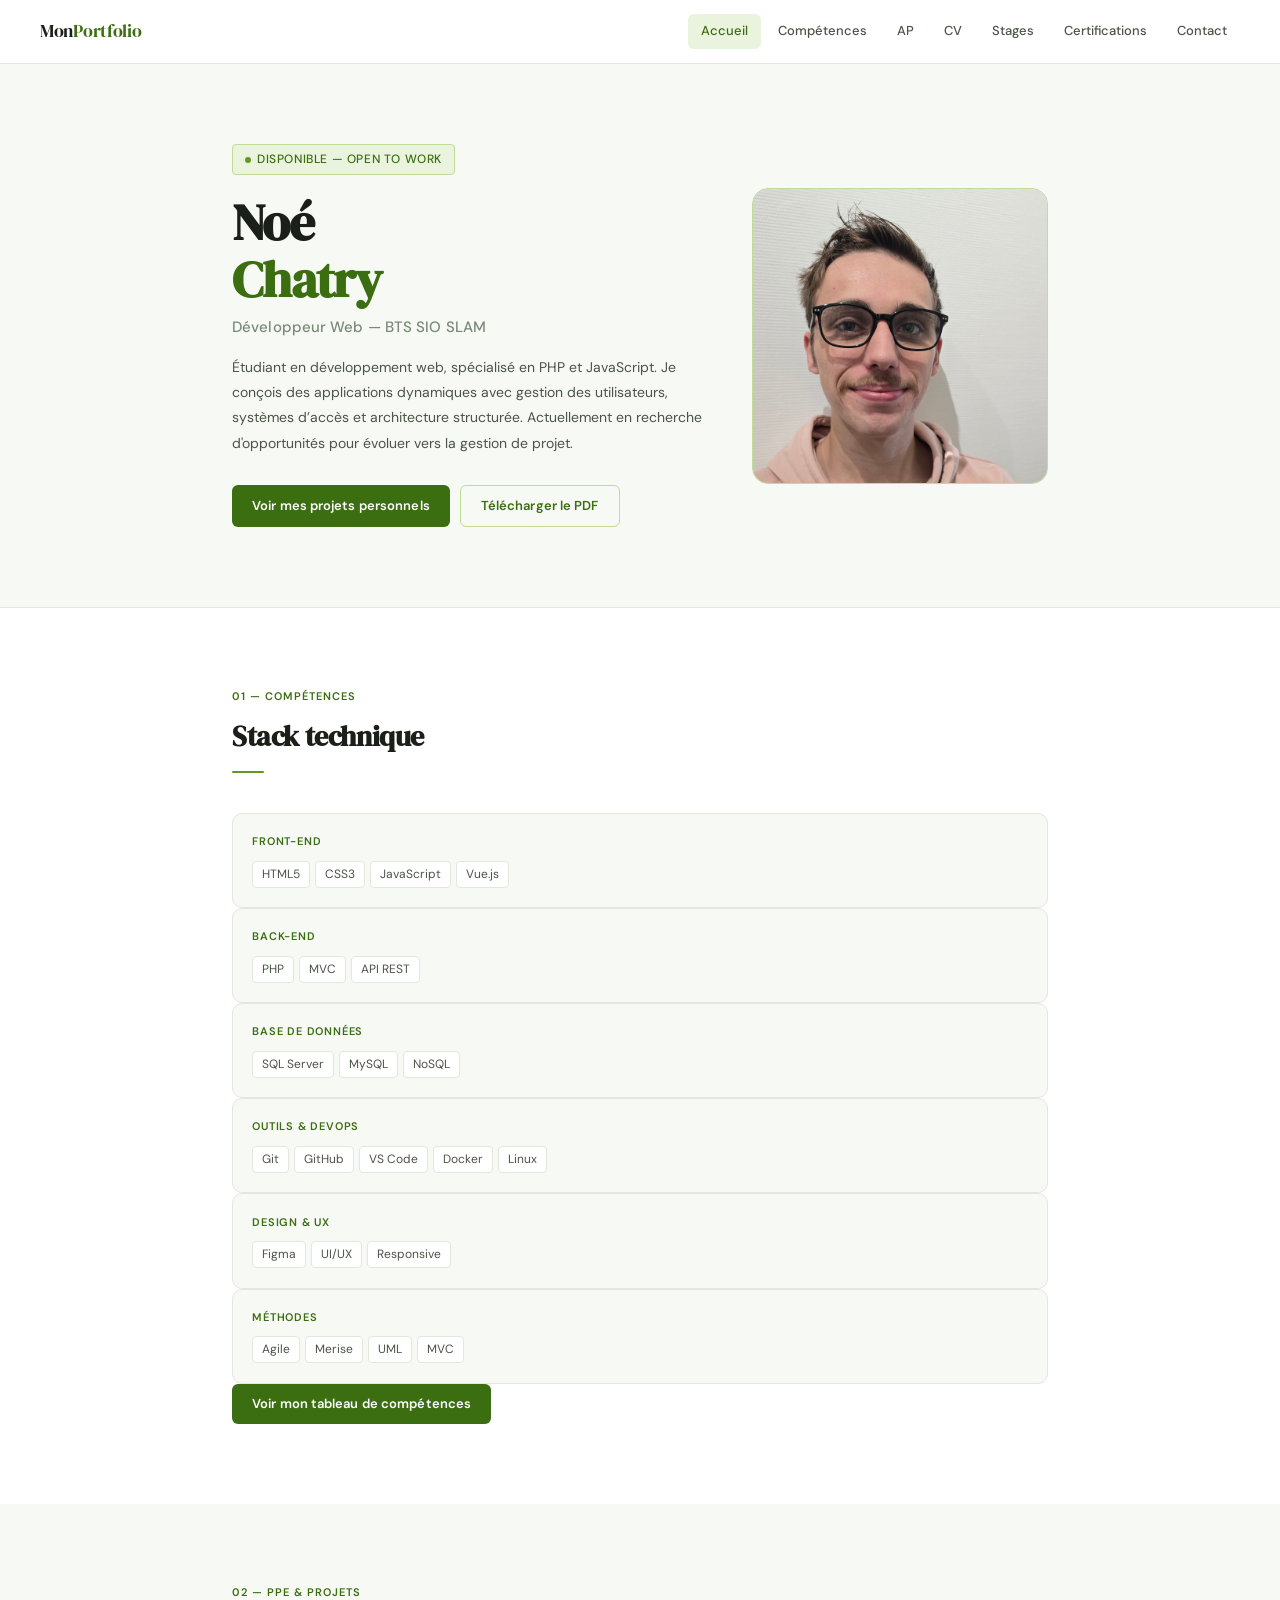
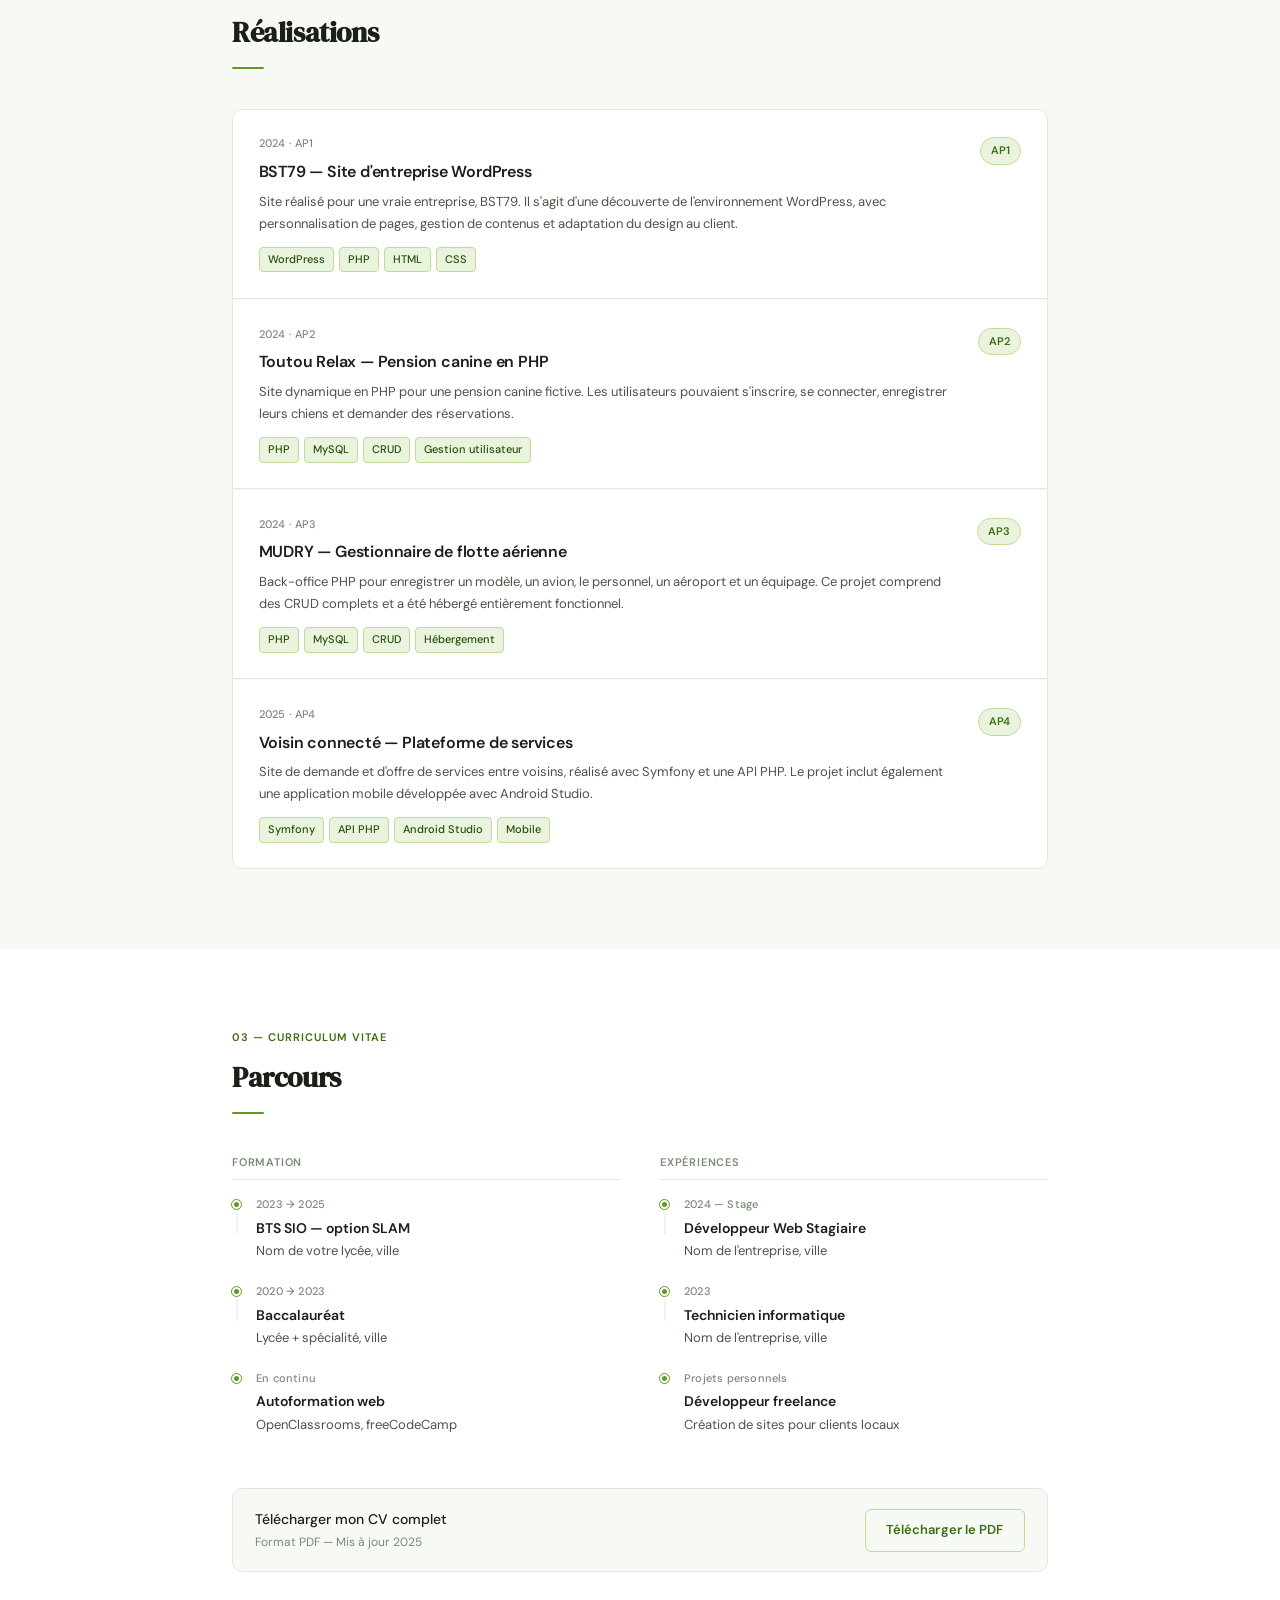
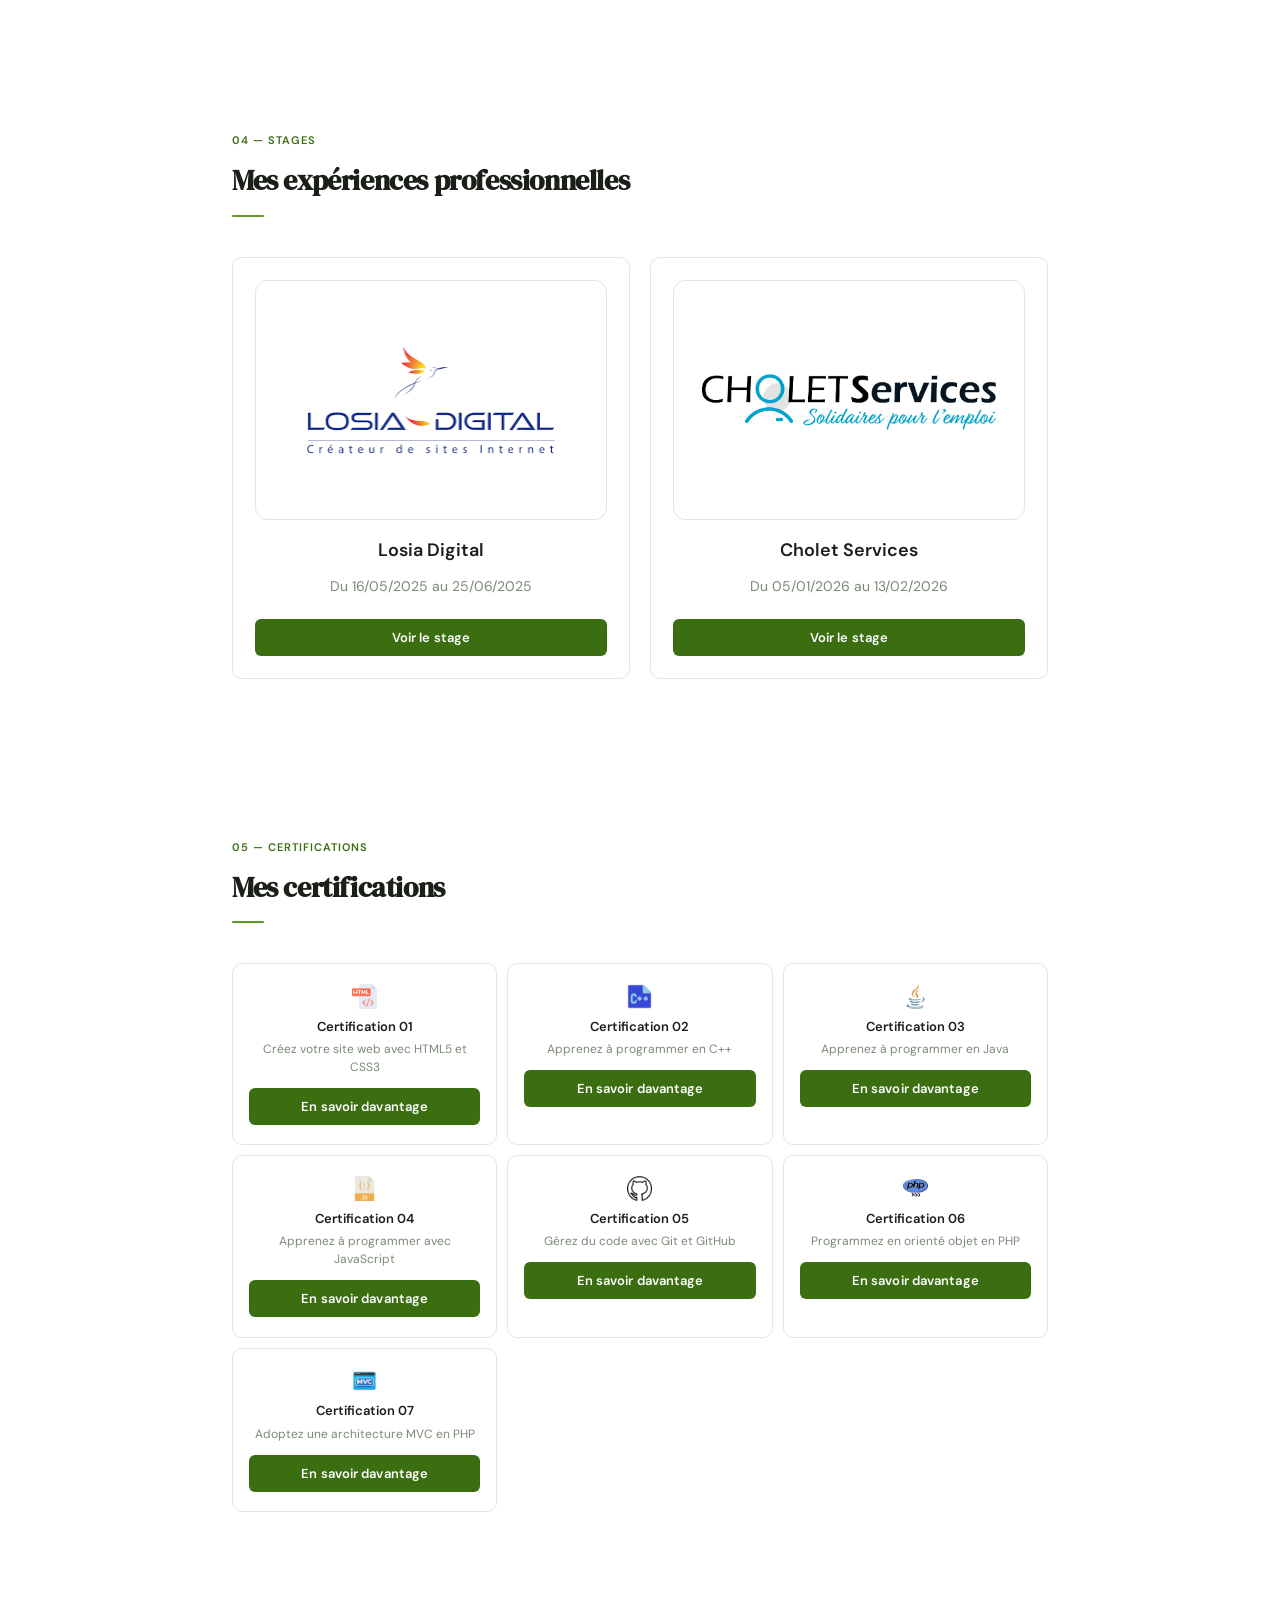
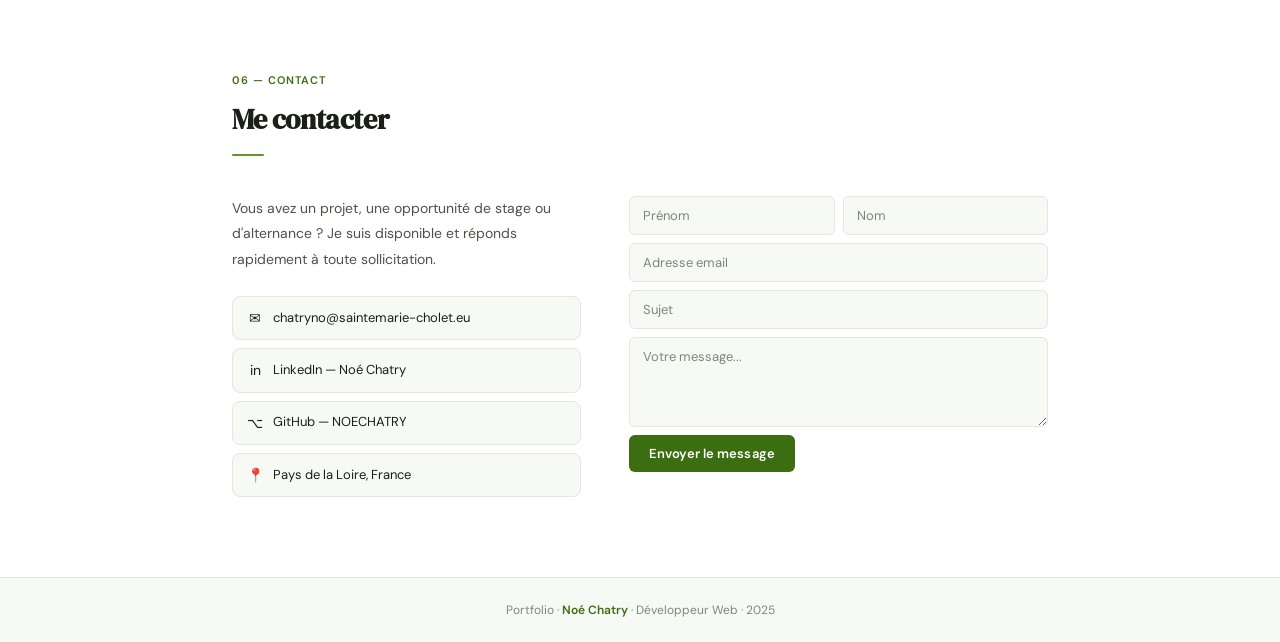
==== commit 94ae610f: "modification vers veille techno" ====
--- a/index.html
+++ b/index.html
@@ -1,49 +1,50 @@
 <!DOCTYPE html>
 <html lang="fr">
 <head>
-<meta charset="UTF-8">
-<meta name="description" content="Portfolio de Noé Chatry, développeur web junior et étudiant en BTS SIO SLAM dans les Pays de la Loire. Découvrez ses projets en PHP, JavaScript et Symfony.">
-<meta name="author" content="Noé Chatry">
-<meta name="robots" content="index, follow">
-<meta name="viewport" content="width=device-width, initial-scale=1.0">
-<title>Noé Chatry Portfolio</title>
-<link rel="canonical" href="https://chatrynodev.github.io/Portfolio/">
-<link rel="stylesheet" href="style.css">
-<meta property="og:title" content="Noé Chatry | Développeur web — Portfolio">
-<meta property="og:description" content="Étudiant en BTS SIO SLAM dans les Pays de la Loire, je présente mes projets web en PHP, JavaScript et Symfony.">
-<meta property="og:type" content="website">
-<meta property="og:url" content="https://chatrynodev.github.io/Portfolio/">
-<meta property="og:locale" content="fr_FR">
-<meta property="og:site_name" content="Portfolio de Noé Chatry">
-<meta property="og:image" content="https://chatrynodev.github.io/Portfolio/img/photo_cv.jpg">
-<meta property="og:image:alt" content="Portrait de Noé Chatry">
-<meta name="twitter:card" content="summary">
-<meta name="twitter:title" content="Noé Chatry | Développeur web — Portfolio">
-<meta name="twitter:description" content="Découvrez mes projets web en PHP, JavaScript et Symfony, ainsi que mon parcours en BTS SIO SLAM.">
-<meta name="twitter:image" content="https://chatrynodev.github.io/Portfolio/img/photo_cv.jpg">
-<meta name="twitter:image:alt" content="Portrait de Noé Chatry">
-<script type="application/ld+json">
-{
-  "@context": "https://schema.org",
-  "@type": "Person",
-  "name": "Noé Chatry",
-  "url": "https://chatrynodev.github.io/Portfolio/",
-  "image": "https://chatrynodev.github.io/Portfolio/img/photo_cv.jpg",
-  "jobTitle": "Développeur web junior",
-  "description": "Étudiant en BTS SIO SLAM et développeur web junior dans les Pays de la Loire.",
-  "address": {
-    "@type": "PostalAddress",
-    "addressRegion": "Pays de la Loire",
-    "addressCountry": "FR"
-  },
-  "knowsAbout": ["PHP", "JavaScript", "Symfony", "Vue.js", "MySQL", "API REST"],
-  "sameAs": [
-    "https://github.com/NOECHATRY",
-    "https://www.linkedin.com/in/noé-chatry-674961348"
-  ]
-}
-</script>
-<link href="https://fonts.googleapis.com/css2?family=DM+Sans:wght@300;400;500;600&family=DM+Serif+Display&display=swap" rel="stylesheet">
+  <meta charset="UTF-8">
+  <meta name="description" content="Portfolio de Noé Chatry, développeur web junior et étudiant en BTS SIO SLAM dans les Pays de la Loire. Découvrez ses projets en PHP, JavaScript et Symfony.">
+  <meta name="author" content="Noé Chatry">
+  <meta name="robots" content="index, follow">
+  <meta name="viewport" content="width=device-width, initial-scale=1.0">
+  <title>Noé Chatry Portfolio</title>
+  <meta name="google-site-verification" content="SWzSVbMRSbWIZggQXWBefyqj4Vyhz7CNrj3fFGId9R0" />
+  <link rel="canonical" href="https://chatrynodev.github.io/Portfolio/">
+  <link rel="stylesheet" href="style.css">
+  <meta property="og:title" content="Noé Chatry | Développeur web — Portfolio">
+  <meta property="og:description" content="Étudiant en BTS SIO SLAM dans les Pays de la Loire, je présente mes projets web en PHP, JavaScript et Symfony.">
+  <meta property="og:type" content="website">
+  <meta property="og:url" content="https://chatrynodev.github.io/Portfolio/">
+  <meta property="og:locale" content="fr_FR">
+  <meta property="og:site_name" content="Portfolio de Noé Chatry">
+  <meta property="og:image" content="https://chatrynodev.github.io/Portfolio/img/photo_cv.jpg">
+  <meta property="og:image:alt" content="Portrait de Noé Chatry">
+  <meta name="twitter:card" content="summary">
+  <meta name="twitter:title" content="Noé Chatry | Développeur web — Portfolio">
+  <meta name="twitter:description" content="Découvrez mes projets web en PHP, JavaScript et Symfony, ainsi que mon parcours en BTS SIO SLAM.">
+  <meta name="twitter:image" content="https://chatrynodev.github.io/Portfolio/img/photo_cv.jpg">
+  <meta name="twitter:image:alt" content="Portrait de Noé Chatry">
+  <script type="application/ld+json">
+  {
+    "@context": "https://schema.org",
+    "@type": "Person",
+    "name": "Noé Chatry",
+    "url": "https://chatrynodev.github.io/Portfolio/",
+    "image": "https://chatrynodev.github.io/Portfolio/img/photo_cv.jpg",
+    "jobTitle": "Développeur web junior",
+    "description": "Étudiant en BTS SIO SLAM et développeur web junior dans les Pays de la Loire.",
+    "address": {
+      "@type": "PostalAddress",
+      "addressRegion": "Pays de la Loire",
+      "addressCountry": "FR"
+    },
+    "knowsAbout": ["PHP", "JavaScript", "Symfony", "Vue.js", "MySQL", "API REST"],
+    "sameAs": [
+      "https://github.com/NOECHATRY",
+      "https://www.linkedin.com/in/noé-chatry-674961348"
+    ]
+  }
+  </script>
+  <link href="https://fonts.googleapis.com/css2?family=DM+Sans:wght@300;400;500;600&family=DM+Serif+Display&display=swap" rel="stylesheet">
 </head>
 <body>
 
@@ -56,7 +57,7 @@
     <a href="#cv">CV</a>
     <a href="#stages">Stages</a>
     <a href="#certifications">Certifications</a>
-    <a href="#veille">Veille technologique</a>
+    <!-- <a href="#veille">Veille technologique</a> -->
     <a href="#contact">Contact</a>
   </div>
 </nav>
@@ -642,6 +643,7 @@
 
 </div>
 <!-- VEILLE TECHNOLOGIQUE -->
+ <!--
 <section id="veille">
   <div class="container">
     <div class="sh">
@@ -652,7 +654,6 @@
 
     <div class="proj-list">
 
-      <!-- Sujet -->
       <div class="proj-item">
         <div>
           <div class="proj-meta">Sujet de veille</div>
@@ -674,7 +675,6 @@
         </div>
       </div>
 
-      <!-- Méthode -->
       <div class="proj-item">
         <div>
           <div class="proj-meta">Méthode de récupération</div>
@@ -702,7 +702,6 @@
         </div>
       </div>
 
-      <!-- Article 1 -->
       <div class="proj-item">
         <div>
           <div class="proj-meta">Article 1</div>
@@ -742,7 +741,6 @@
         </div>
       </div>
 
-      <!-- Article 2 -->
       <div class="proj-item">
         <div>
           <div class="proj-meta">Article 2</div>
@@ -776,7 +774,6 @@
         </div>
       </div>
 
-      <!-- Flux RSS -->
       <div class="proj-item">
         <div>
           <div class="proj-meta">Flux RSS</div>
@@ -805,7 +802,6 @@
         </div>
       </div>
 
-      <!-- Conclusion -->
       <div class="proj-item">
         <div>
           <div class="proj-meta">Conclusion</div>
@@ -833,11 +829,12 @@
     </div>
   </div>
 </section>
+-->
 <!-- CONTACT -->
 <section id="contact">
   <div class="container">
     <div class="sh">
-      <span class="sh-label">07 — Contact</span>
+      <span class="sh-label">06 — Contact</span>
       <h2 class="sh-title">Me contacter</h2>
       <div class="sh-rule"></div>
     </div>
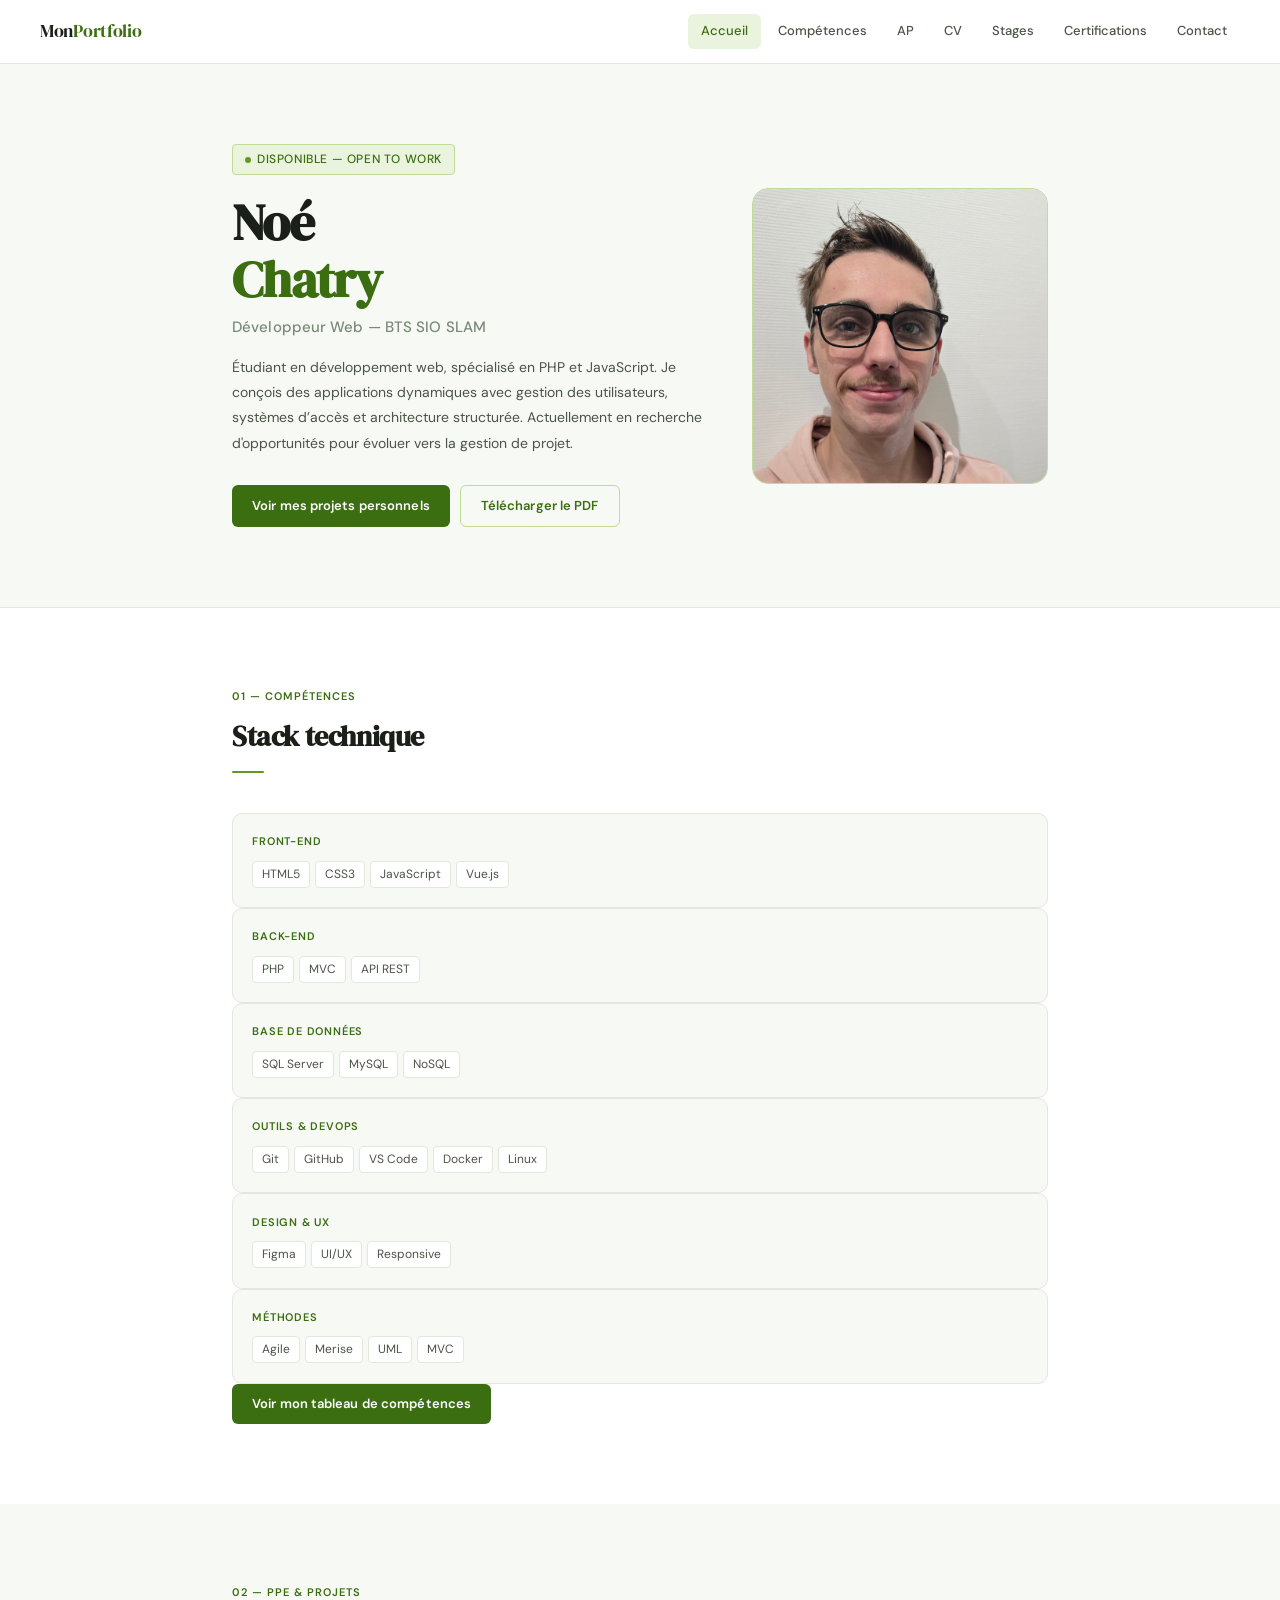
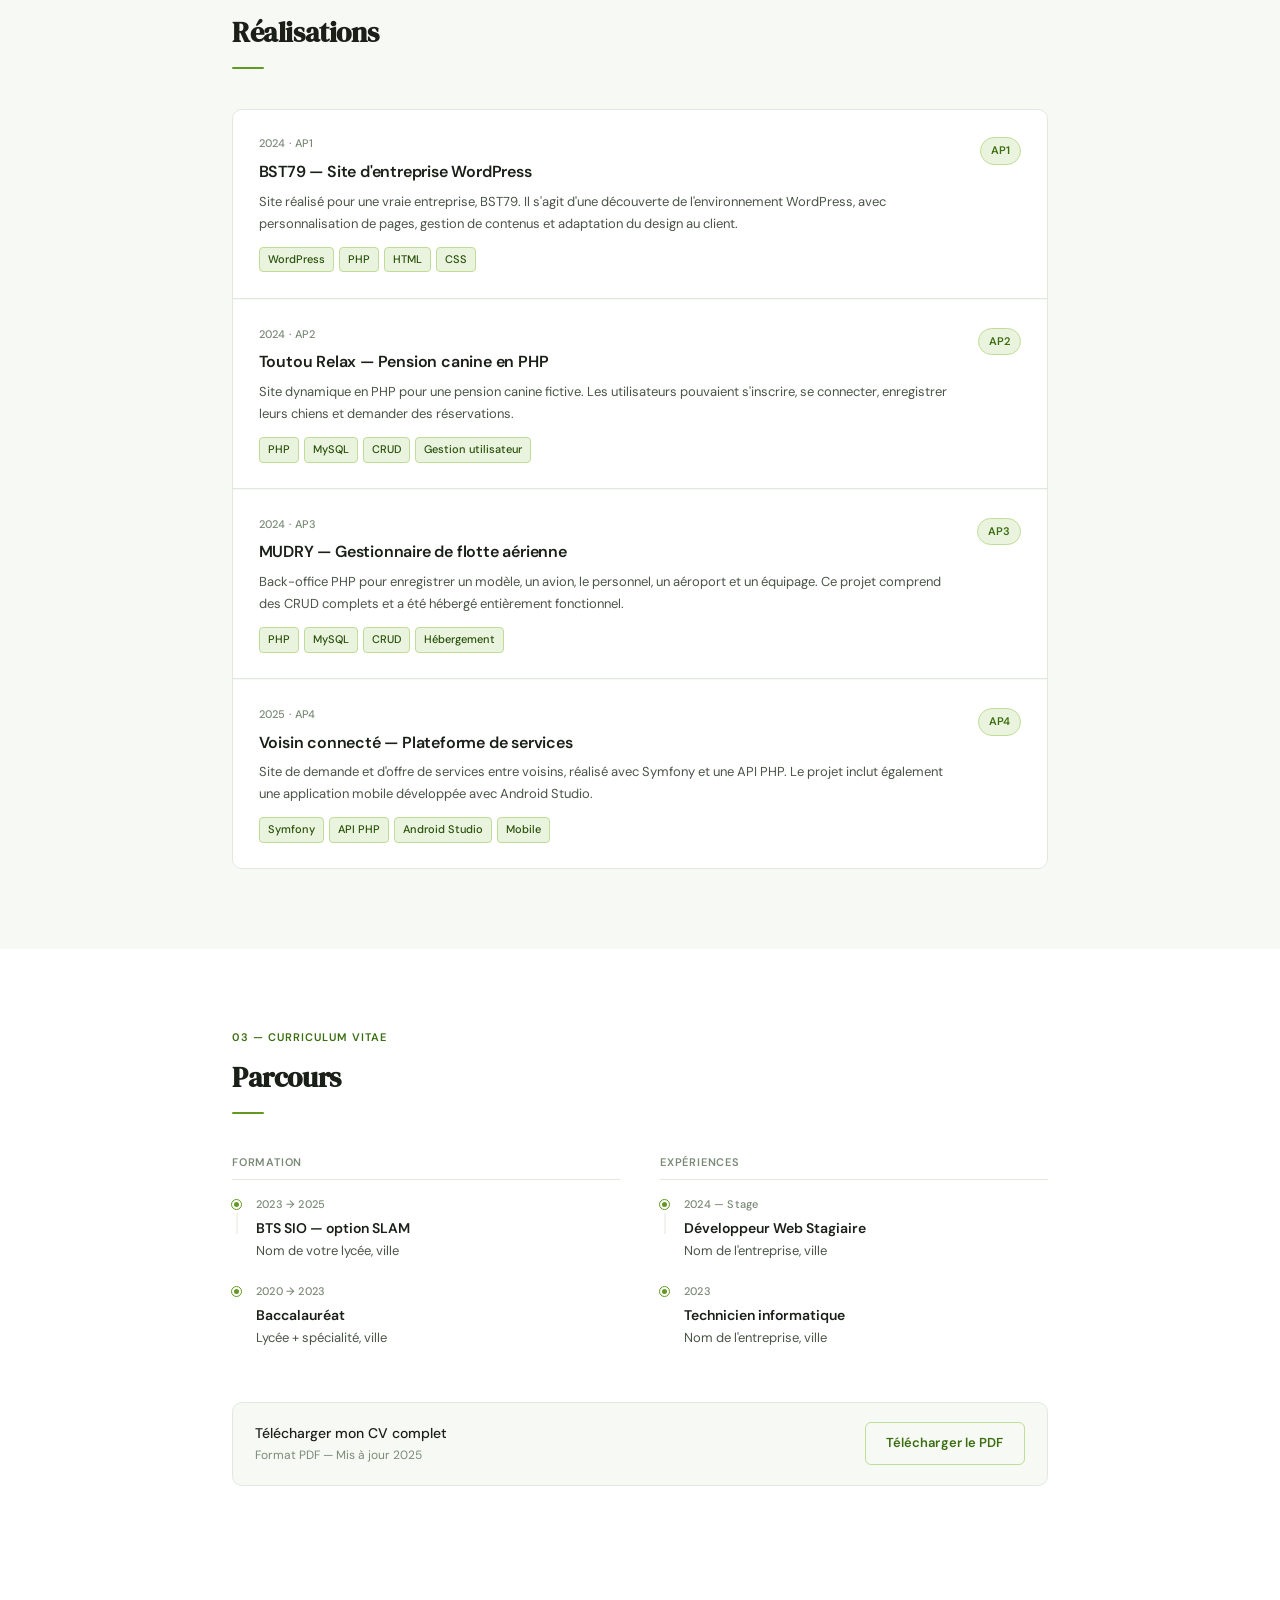
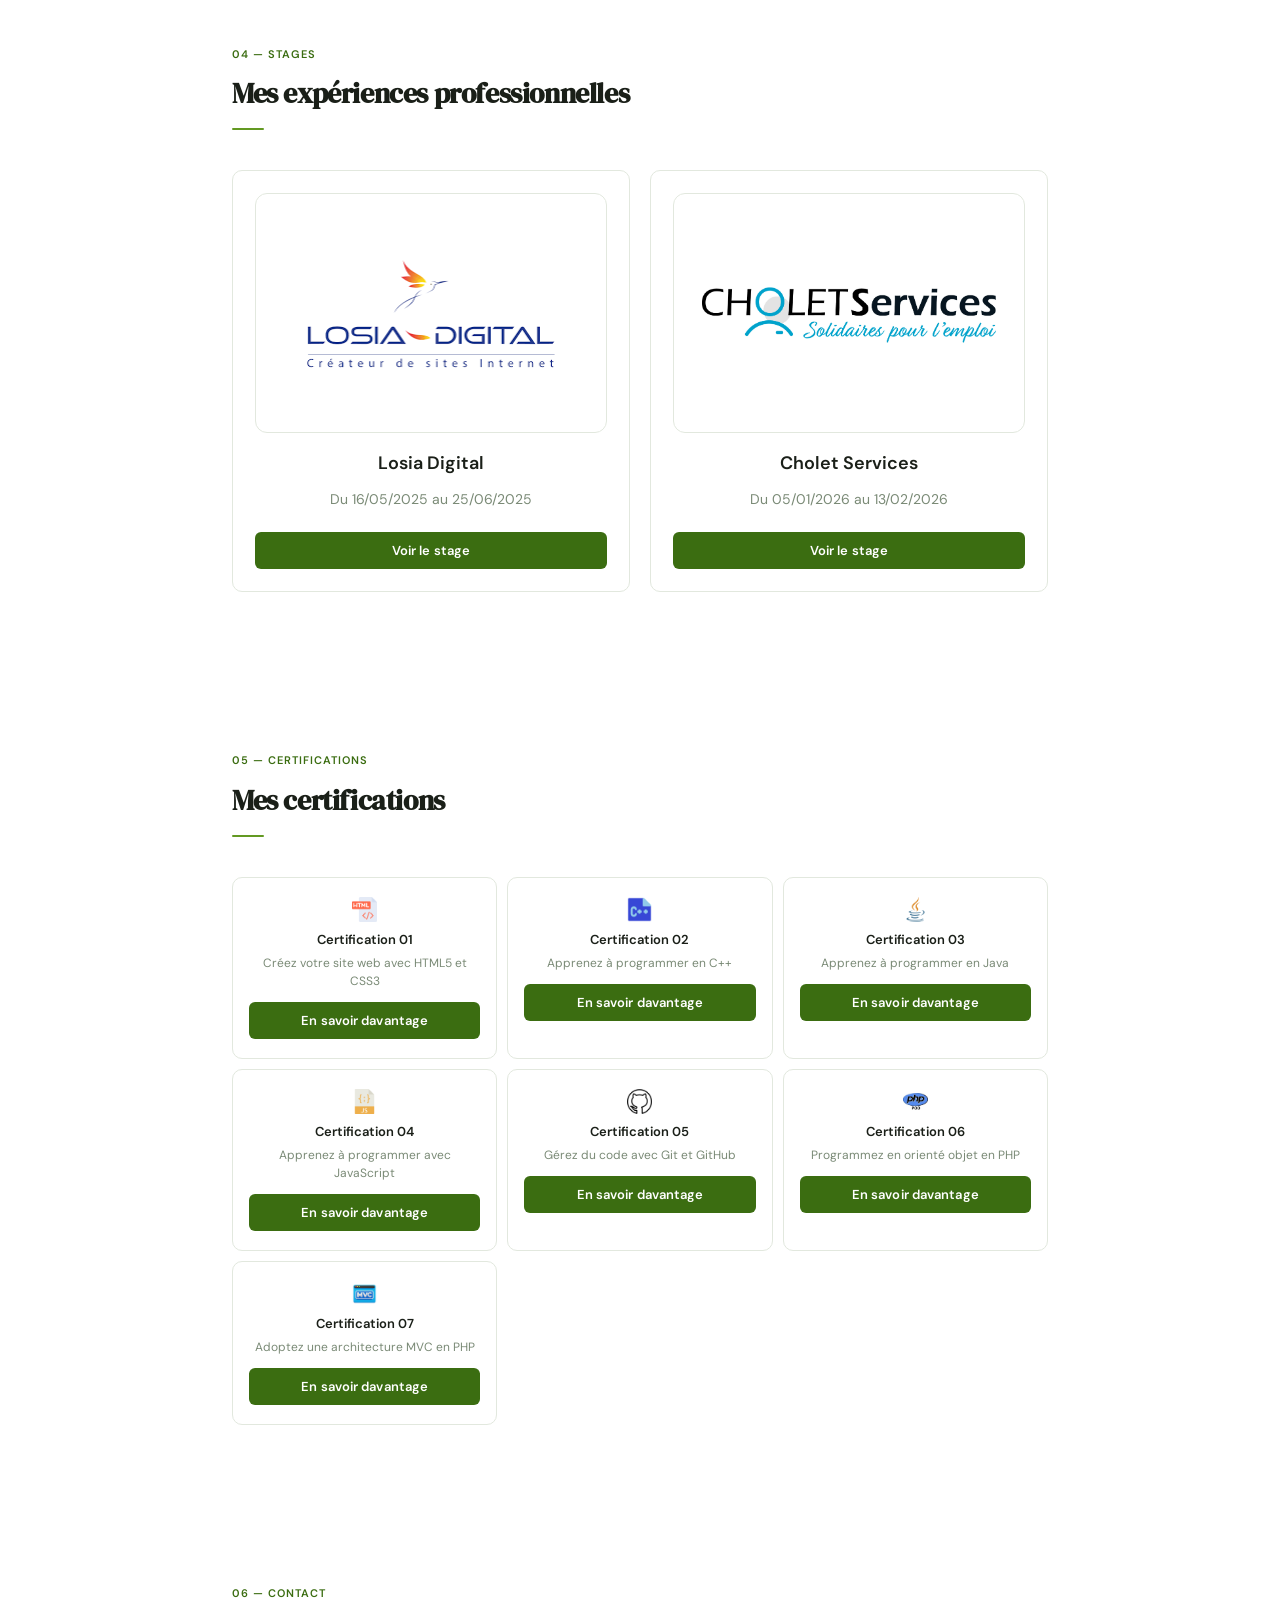
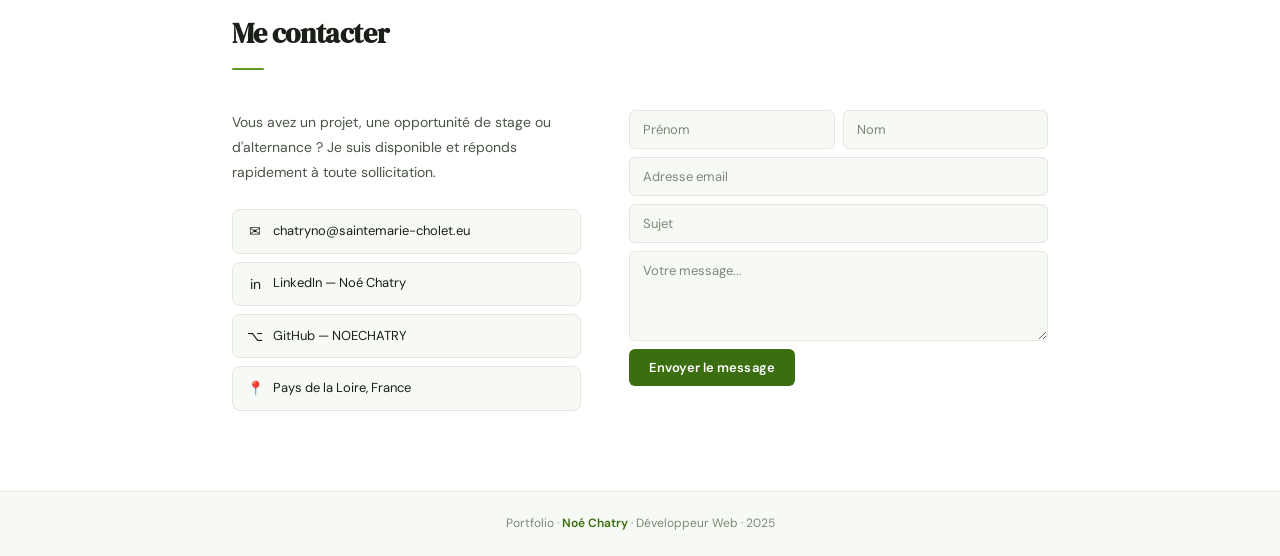
==== commit d3cd561e: "ajout favicon" ====
--- a/index.html
+++ b/index.html
@@ -23,6 +23,8 @@
   <meta name="twitter:description" content="Découvrez mes projets web en PHP, JavaScript et Symfony, ainsi que mon parcours en BTS SIO SLAM.">
   <meta name="twitter:image" content="https://chatrynodev.github.io/Portfolio/img/photo_cv.jpg">
   <meta name="twitter:image:alt" content="Portrait de Noé Chatry">
+  <link rel="icon" type="image/png" href="img/favicon/p_portfolio.png">
+  <link rel="icon" type="image/x-icon" href="img/favicon/p_portfolio.ico">
   <script type="application/ld+json">
   {
     "@context": "https://schema.org",
@@ -255,6 +257,7 @@
               <div class="tl-sub">Lycée + spécialité, ville</div>
             </div>
           </div>
+          <!--
           <div class="tl-row">
             <div class="tl-pip"></div>
             <div>
@@ -262,7 +265,7 @@
               <div class="tl-main">Autoformation web</div>
               <div class="tl-sub">OpenClassrooms, freeCodeCamp</div>
             </div>
-          </div>
+          </div> -->
         </div>
       </div>
       <div>
@@ -284,6 +287,7 @@
               <div class="tl-sub">Nom de l'entreprise, ville</div>
             </div>
           </div>
+          <!--
           <div class="tl-row">
             <div class="tl-pip"></div>
             <div>
@@ -292,6 +296,7 @@
               <div class="tl-sub">Création de sites pour clients locaux</div>
             </div>
           </div>
+        -->
         </div>
       </div>
     </div>
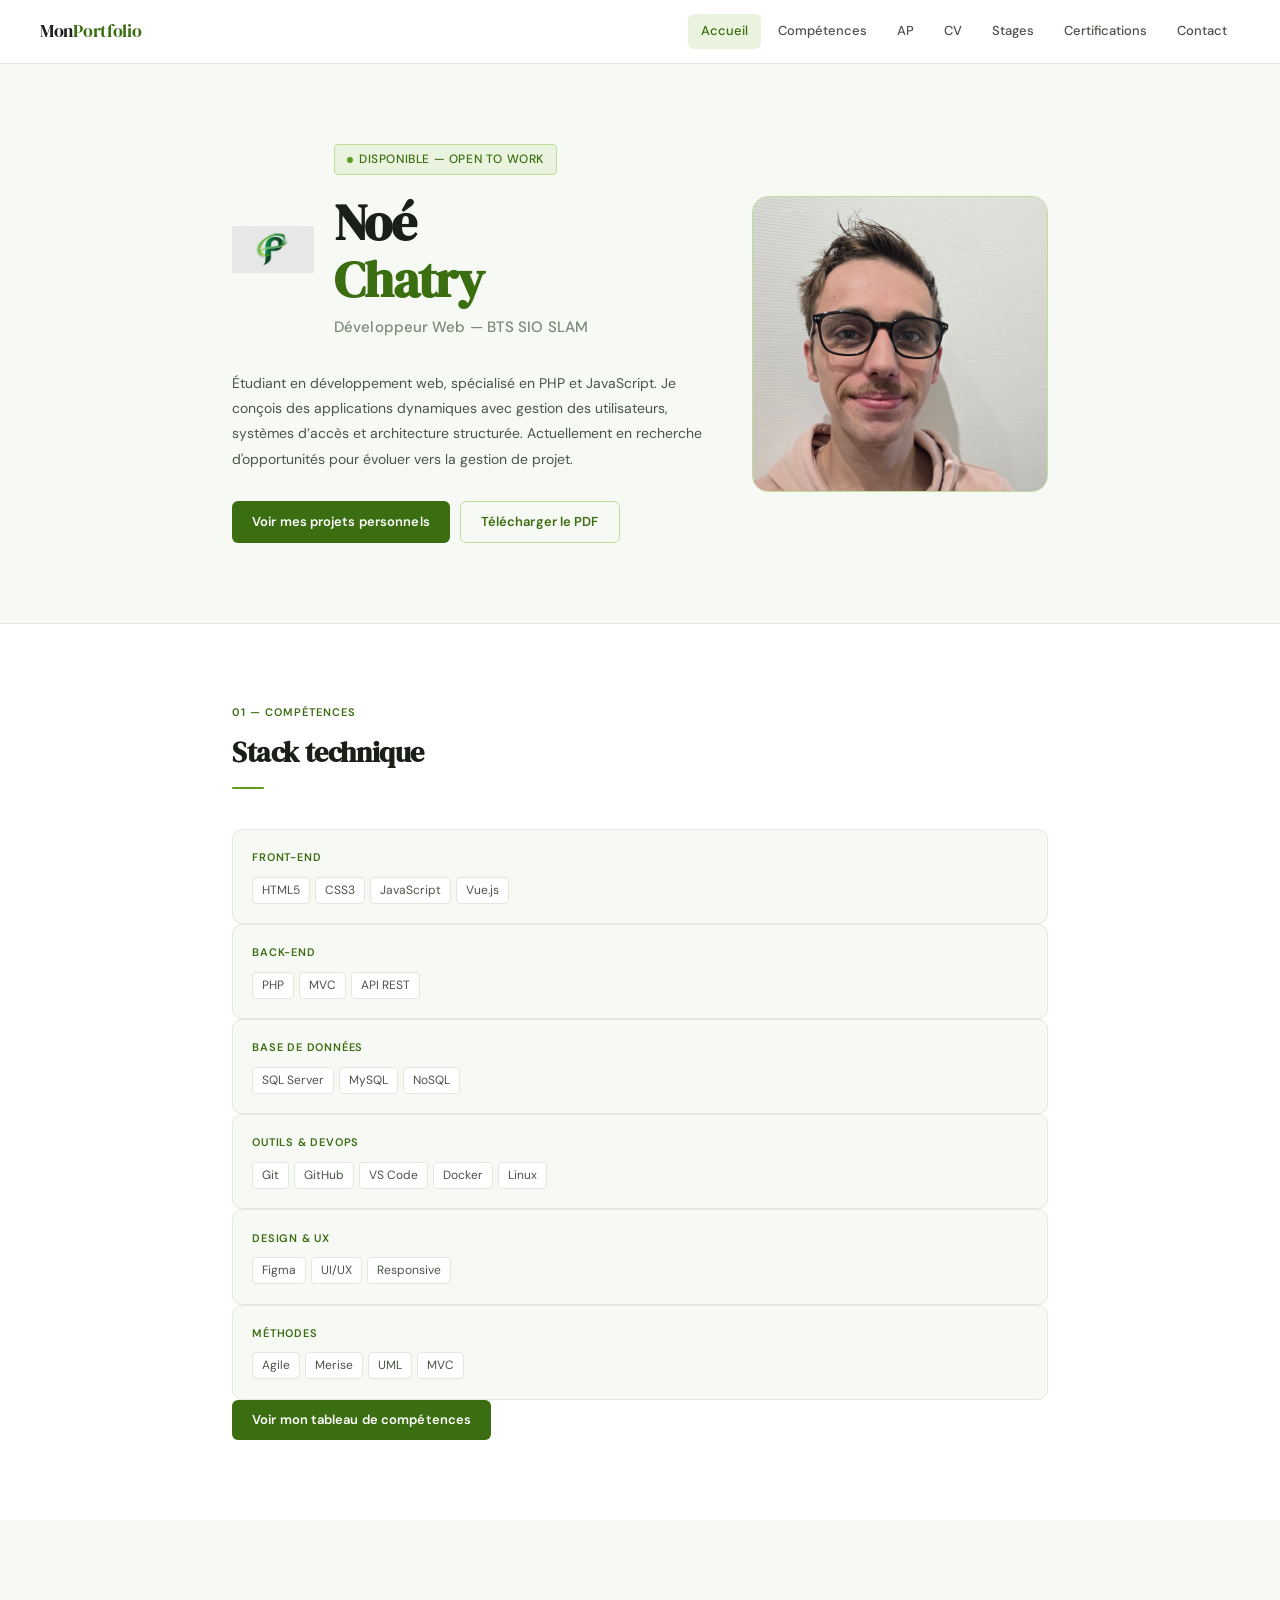
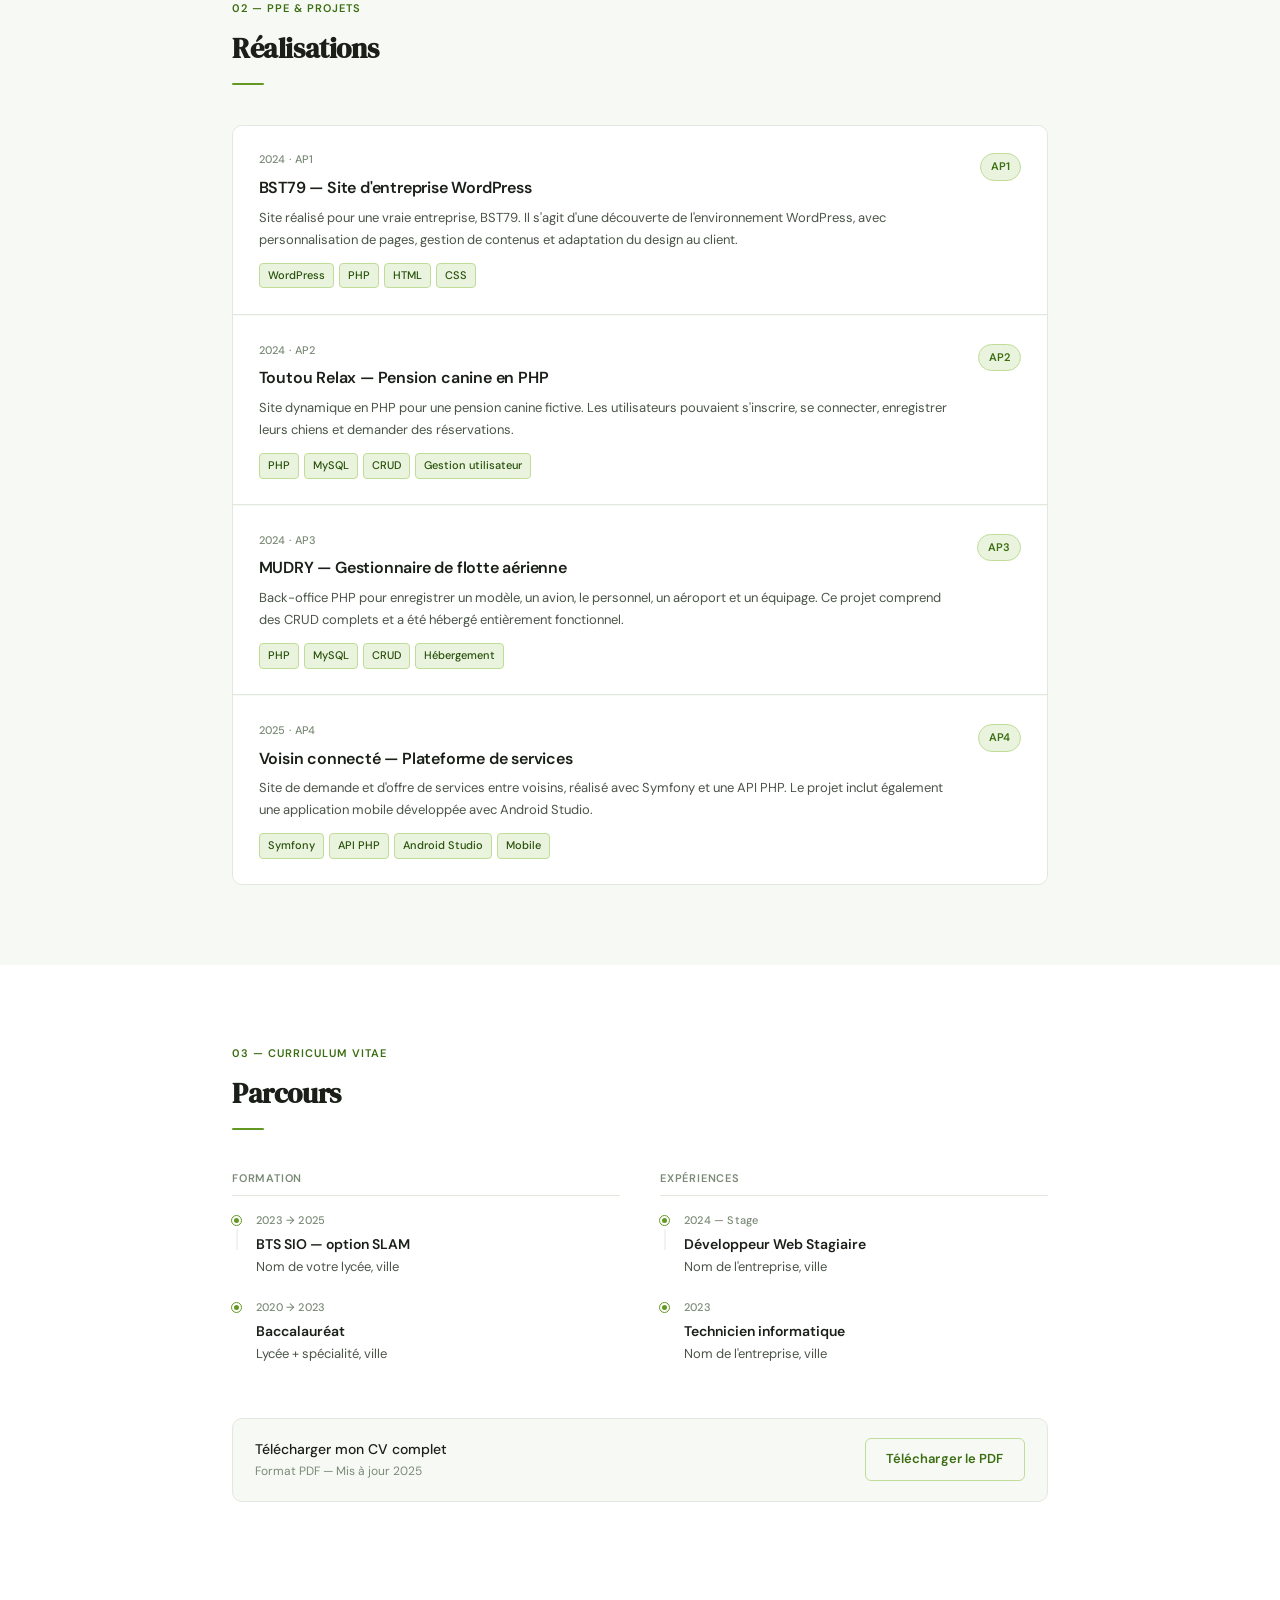
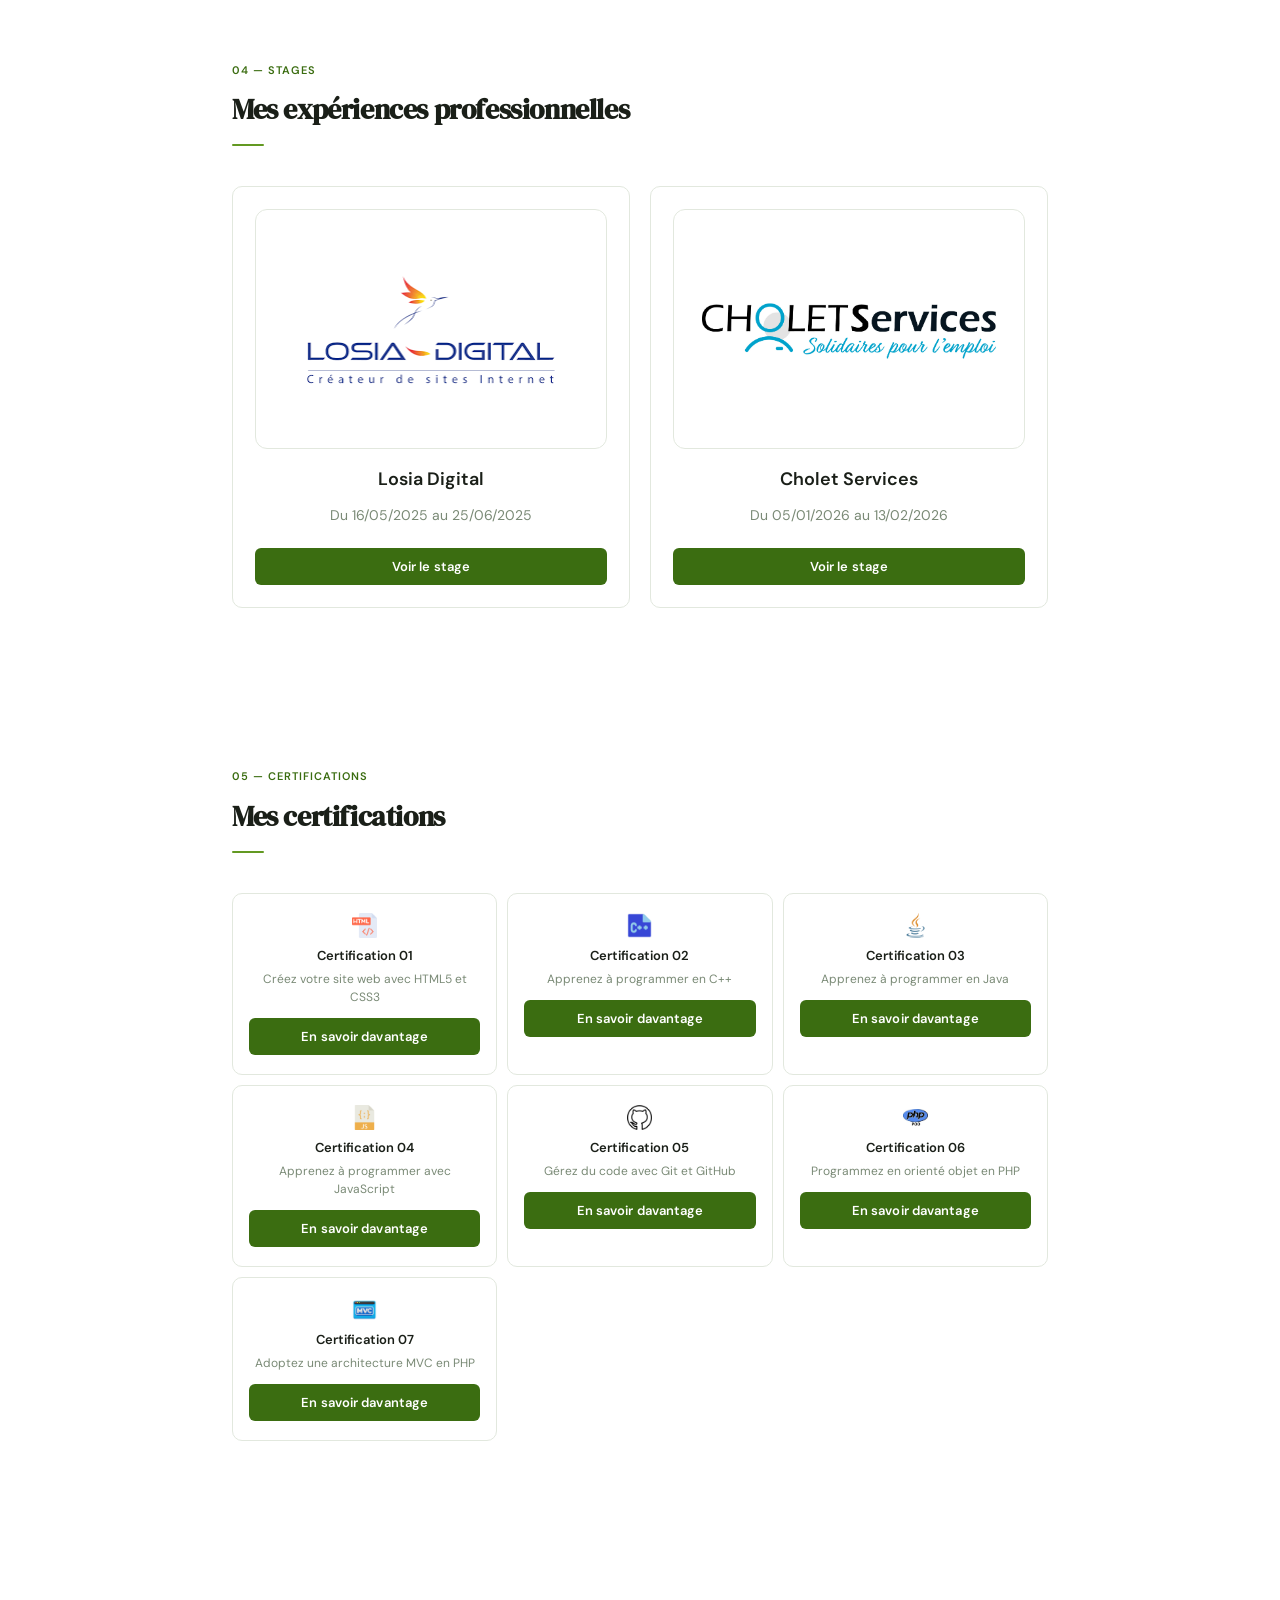
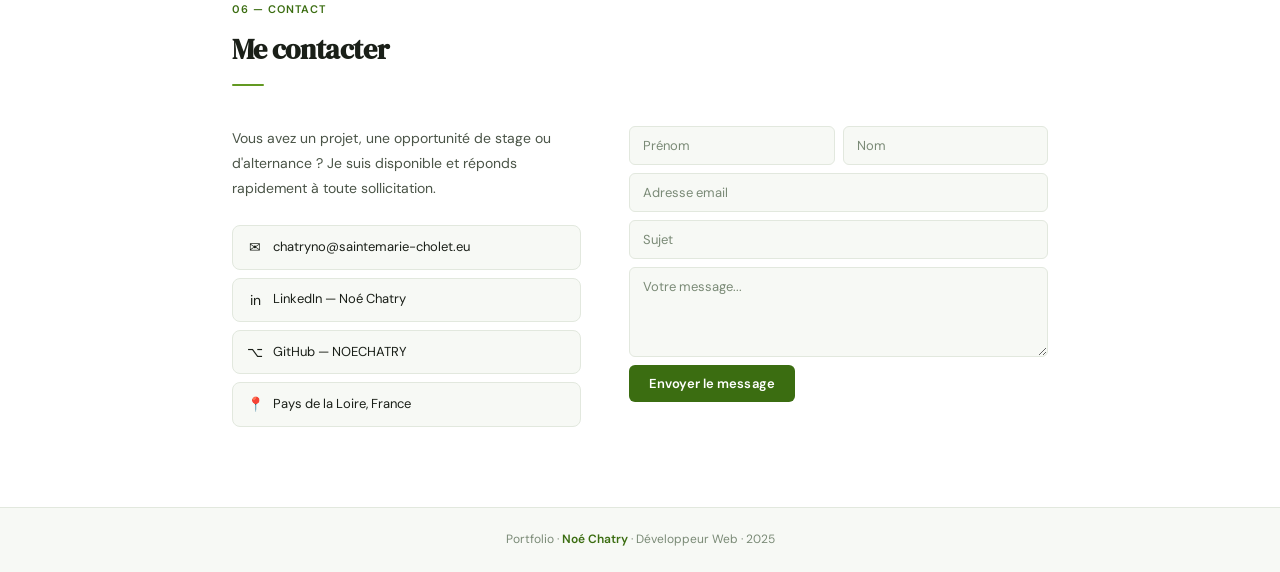
==== commit c9234ff9: "modifications accueil" ====
--- a/index.html
+++ b/index.html
@@ -23,7 +23,7 @@
   <meta name="twitter:description" content="Découvrez mes projets web en PHP, JavaScript et Symfony, ainsi que mon parcours en BTS SIO SLAM.">
   <meta name="twitter:image" content="https://chatrynodev.github.io/Portfolio/img/photo_cv.jpg">
   <meta name="twitter:image:alt" content="Portrait de Noé Chatry">
-  <link rel="icon" type="image/png" href="img/favicon/p_portfolio.png">
+  <!-- <link rel="icon" type="image/png" href="img/favicon/p_portfolio.png"> -->
   <link rel="icon" type="image/x-icon" href="img/favicon/p_portfolio.ico">
   <script type="application/ld+json">
   {
@@ -70,16 +70,21 @@
 <section id="accueil">
   <div class="container">
     <div class="hero-inner">
-      <div>
-        <div class="hero-eyebrow"><div class="dot-live"></div>Disponible — Open to work</div>
-          <h1 class="hero-name">Noé<br><em>Chatry</em></h1>
-          <p class="hero-sub">Développeur Web — BTS SIO SLAM</p>
-          <p class="hero-desc">
-            Étudiant en développement web, spécialisé en PHP et JavaScript.
-            Je conçois des applications dynamiques avec gestion des utilisateurs,
-            systèmes d’accès et architecture structurée.
-            Actuellement en recherche d'opportunités pour évoluer vers la gestion de projet.
-          </p>
+      <div class="hero-copy">
+        <div class="hero-intro">
+          <img class="hero-logo" src="img/favicon/p_portfolio.png" alt="Logo P du portfolio">
+          <div>
+            <div class="hero-eyebrow"><div class="dot-live"></div>Disponible — Open to work</div>
+            <h1 class="hero-name">Noé<br><em>Chatry</em></h1>
+            <p class="hero-sub">Développeur Web — BTS SIO SLAM</p>
+          </div>
+        </div>
+        <p class="hero-desc">
+          Étudiant en développement web, spécialisé en PHP et JavaScript.
+          Je conçois des applications dynamiques avec gestion des utilisateurs,
+          systèmes d’accès et architecture structurée.
+          Actuellement en recherche d'opportunités pour évoluer vers la gestion de projet.
+        </p>
         <div class="hero-btns">
           <a href="https://chatrynodev.github.io/logiciels/" class="btn btn-primary">Voir mes projets personnels</a>
           <a href="img/CV_CHATRY_Noé.pdf" download class="btn btn-ghost">
@@ -87,7 +92,7 @@
           </a>
         </div>
       </div>
-      <div class="hero-avatar"><img src="img/photo_cv.jpg" alt="Noé Chatry"></div>
+      <div class="hero-avatar"><img src="img/photo_cv.jpg" alt="Portrait de Noé Chatry"></div>
     </div>
   </div>
 </section>
--- a/style.css
+++ b/style.css
@@ -78,9 +78,25 @@
 }
   .hero-inner{
     display:grid;
-    grid-template-columns:1fr auto;
+    grid-template-columns:minmax(0,1fr) 296px;
     gap:3rem;
     align-items:center;
+}
+  .hero-intro{
+    display:flex;
+    align-items:center;
+    gap:1.25rem;
+    margin-bottom:1rem;
+}
+  .hero-logo{
+    display:block;
+    width:82px;
+    height:82px;
+    object-fit:contain;
+    flex-shrink:0;
+}
+  .hero-intro > div{
+    min-width:0;
 }
   .hero-eyebrow{
     display:inline-flex;
@@ -500,11 +516,35 @@
     font-weight:600;
 }
 
+  @media(max-width:800px){
+    .hero-inner{
+      grid-template-columns:minmax(0,1fr) 220px;
+      gap:1.5rem;
+    }
+    .hero-avatar{
+      width:220px;
+      height:220px;
+    }
+    .hero-logo{
+      width:68px;
+      height:68px;
+    }
+  }
+
   @media(max-width:640px){
     nav{padding:0 1rem;}
     .nav-links{display:none;}
     .hero-inner,.cv-cols,.contact-grid{grid-template-columns:1fr;}
-    .hero-avatar{display:none;}
+    .hero-avatar{
+      width:180px;
+      height:180px;
+      justify-self:center;
+    }
+    .hero-logo{
+      width:60px;
+      height:60px;
+    }
+    .hero-intro{gap:1rem;}
     .skills-grid,.int-grid{grid-template-columns:1fr 1fr;}
     .proj-item{grid-template-columns:1fr;}
     .proj-badge{display:none;}
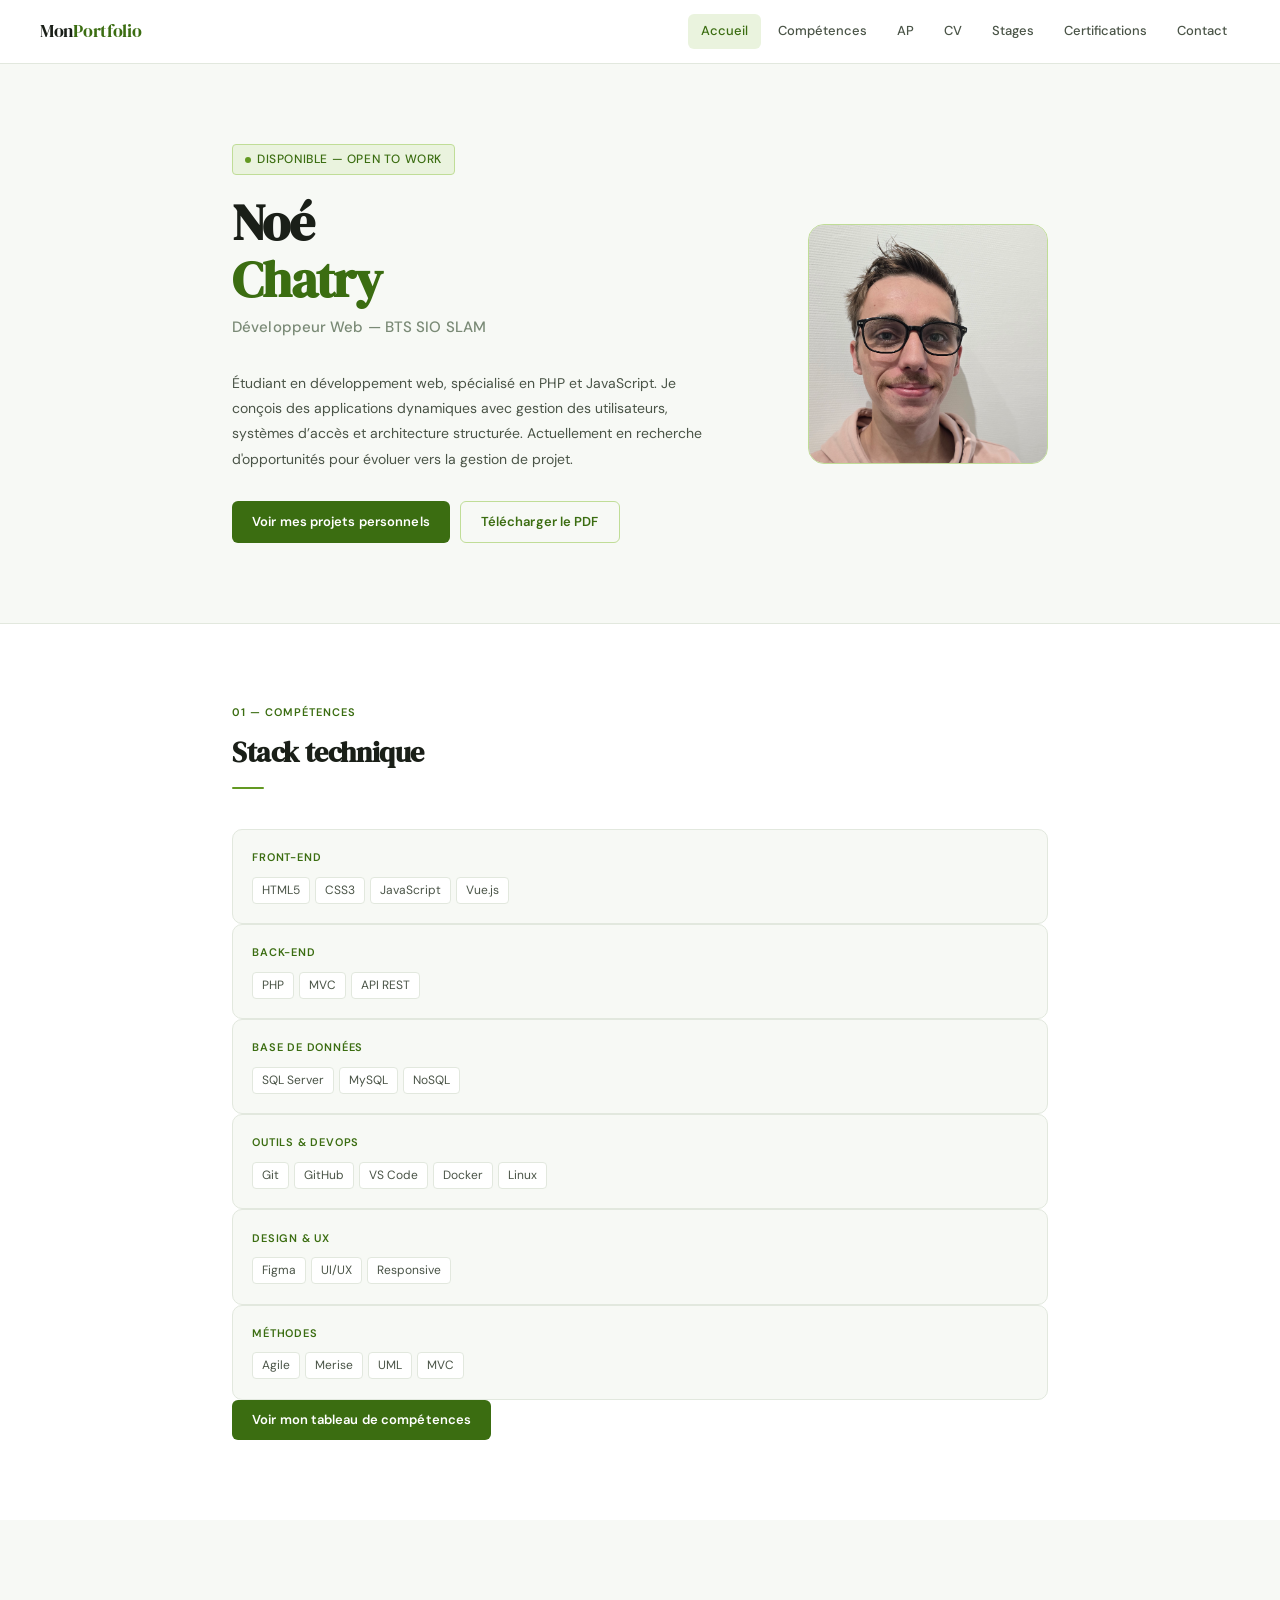
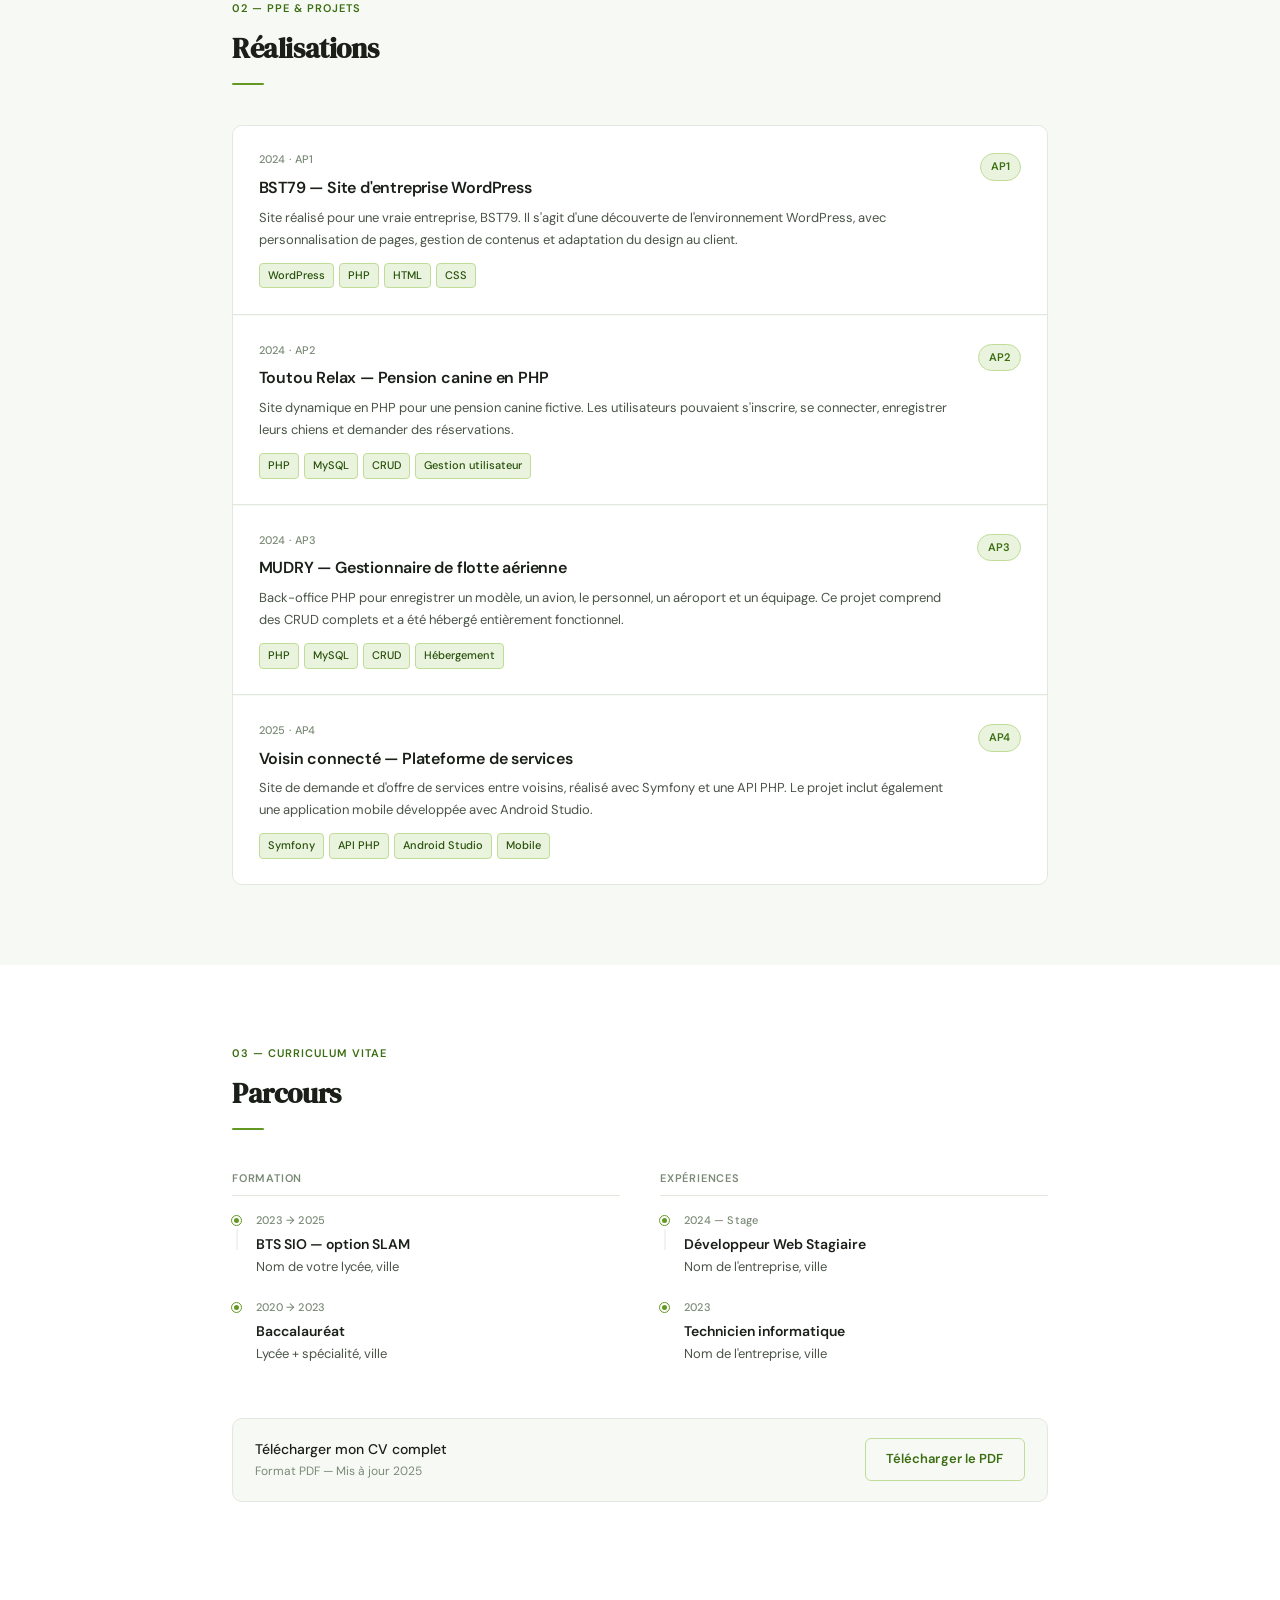
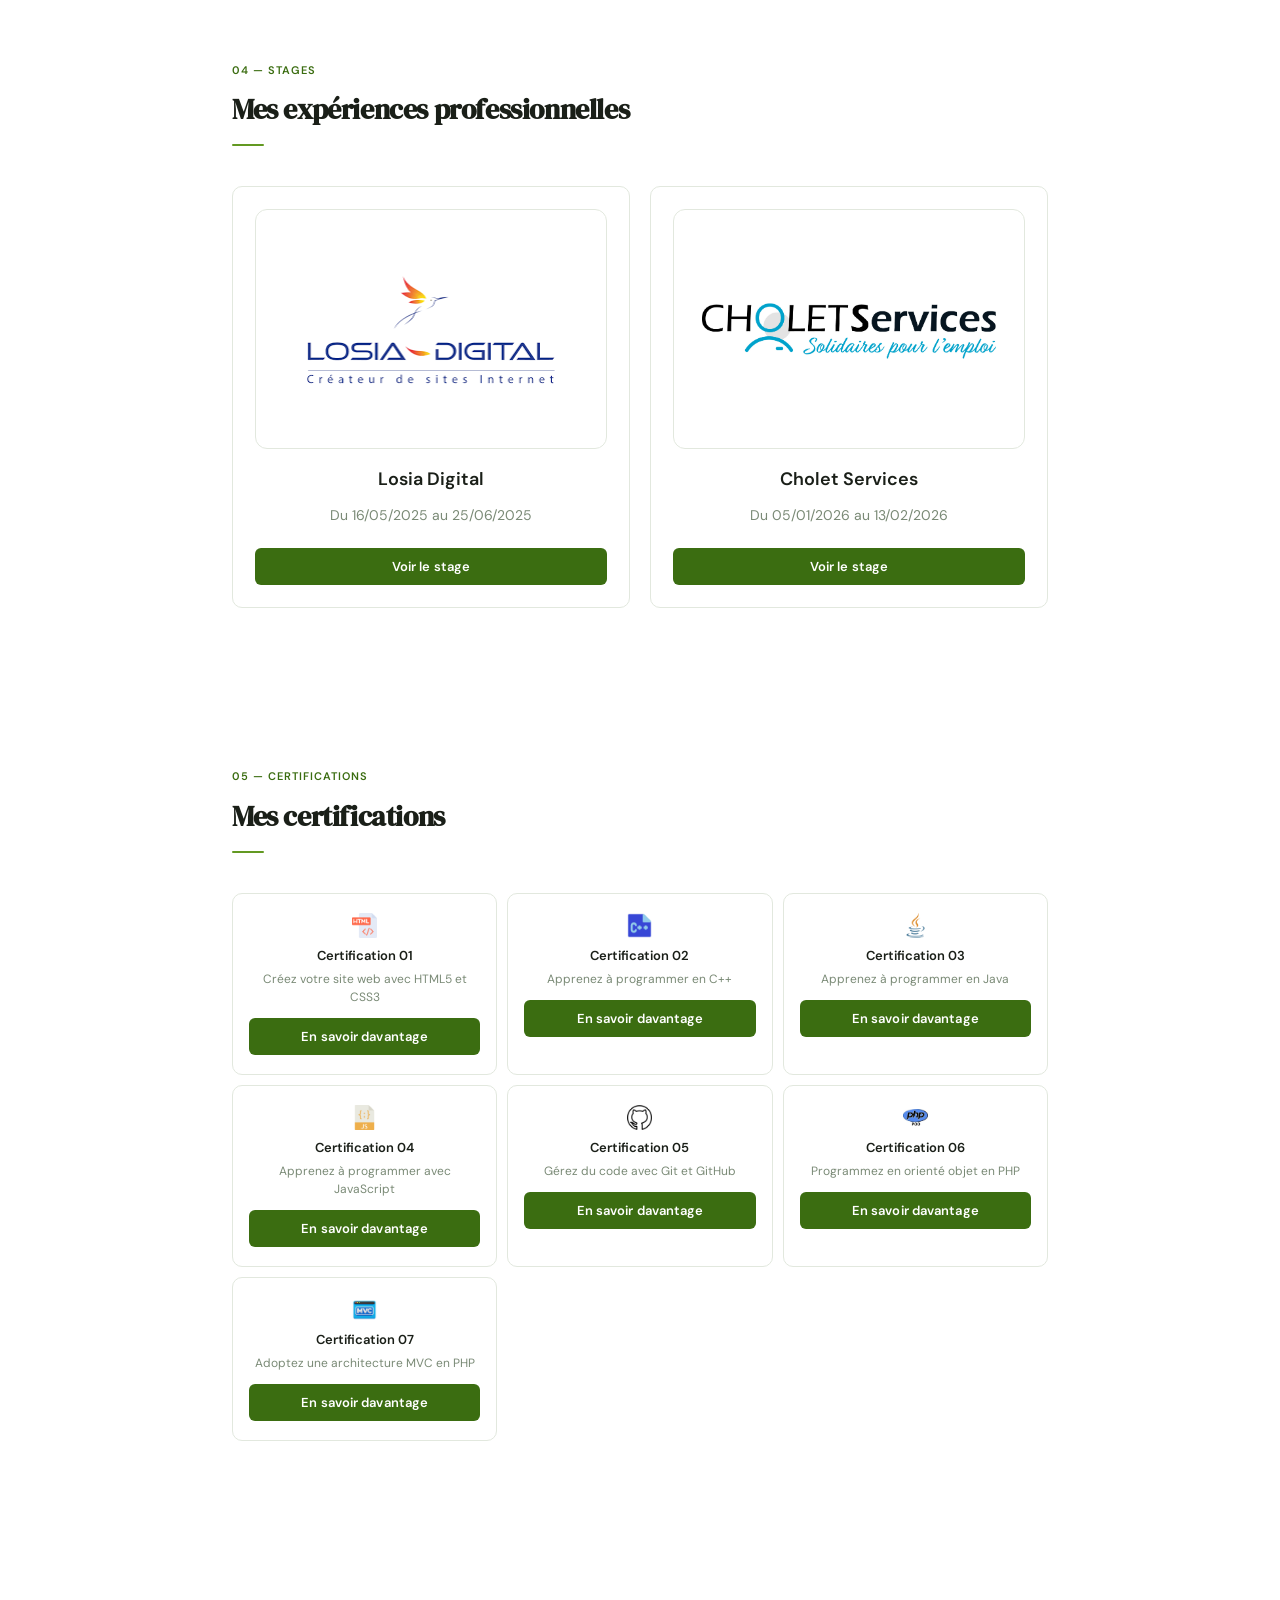
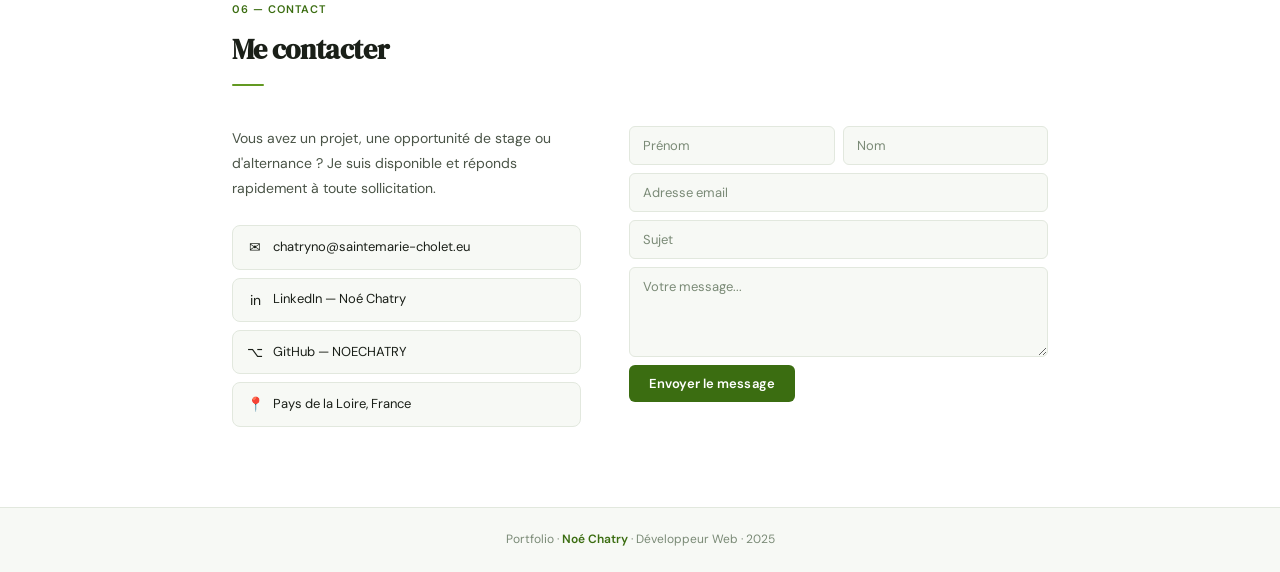
==== commit 03978f35: "enlever l'immage à l'accueil" ====
--- a/index.html
+++ b/index.html
@@ -72,7 +72,9 @@
     <div class="hero-inner">
       <div class="hero-copy">
         <div class="hero-intro">
-          <img class="hero-logo" src="img/favicon/p_portfolio.png" alt="Logo P du portfolio">
+          <!--<div class="hero-logo">
+            <img src="img/favicon/p_portfolio.png" alt="Logo P du portfolio">
+          </div> -->
           <div>
             <div class="hero-eyebrow"><div class="dot-live"></div>Disponible — Open to work</div>
             <h1 class="hero-name">Noé<br><em>Chatry</em></h1>
--- a/style.css
+++ b/style.css
@@ -78,22 +78,29 @@
 }
   .hero-inner{
     display:grid;
-    grid-template-columns:minmax(0,1fr) 296px;
-    gap:3rem;
+    grid-template-columns:minmax(0,1fr) 240px;
+    gap:2.5rem;
     align-items:center;
 }
   .hero-intro{
     display:flex;
     align-items:center;
-    gap:1.25rem;
+    gap:1rem;
     margin-bottom:1rem;
 }
   .hero-logo{
+    width:64px;
+    height:64px;
+    overflow:hidden;
+    border-radius:8px;
+    flex-shrink:0;
+}
+  .hero-logo img{
     display:block;
-    width:82px;
-    height:82px;
-    object-fit:contain;
-    flex-shrink:0;
+    width:100%;
+    height:100%;
+    object-fit:cover;
+    transform:scale(1.2);
 }
   .hero-intro > div{
     min-width:0;
@@ -178,8 +185,8 @@
     background:var(--g50);
 }
   .hero-avatar{
-    width:296px;
-    height:296px;
+    width:240px;
+    height:240px;
     border-radius:16px;
     background:var(--g50);
     border:1px solid var(--g100);
@@ -522,12 +529,9 @@
       gap:1.5rem;
     }
     .hero-avatar{
-      width:220px;
-      height:220px;
-    }
-    .hero-logo{
-      width:68px;
-      height:68px;
+      width:200px;
+      height:200px;
+      justify-self:center;
     }
   }
 
@@ -536,13 +540,13 @@
     .nav-links{display:none;}
     .hero-inner,.cv-cols,.contact-grid{grid-template-columns:1fr;}
     .hero-avatar{
-      width:180px;
-      height:180px;
+      width:160px;
+      height:160px;
       justify-self:center;
     }
     .hero-logo{
-      width:60px;
-      height:60px;
+      width:56px;
+      height:56px;
     }
     .hero-intro{gap:1rem;}
     .skills-grid,.int-grid{grid-template-columns:1fr 1fr;}
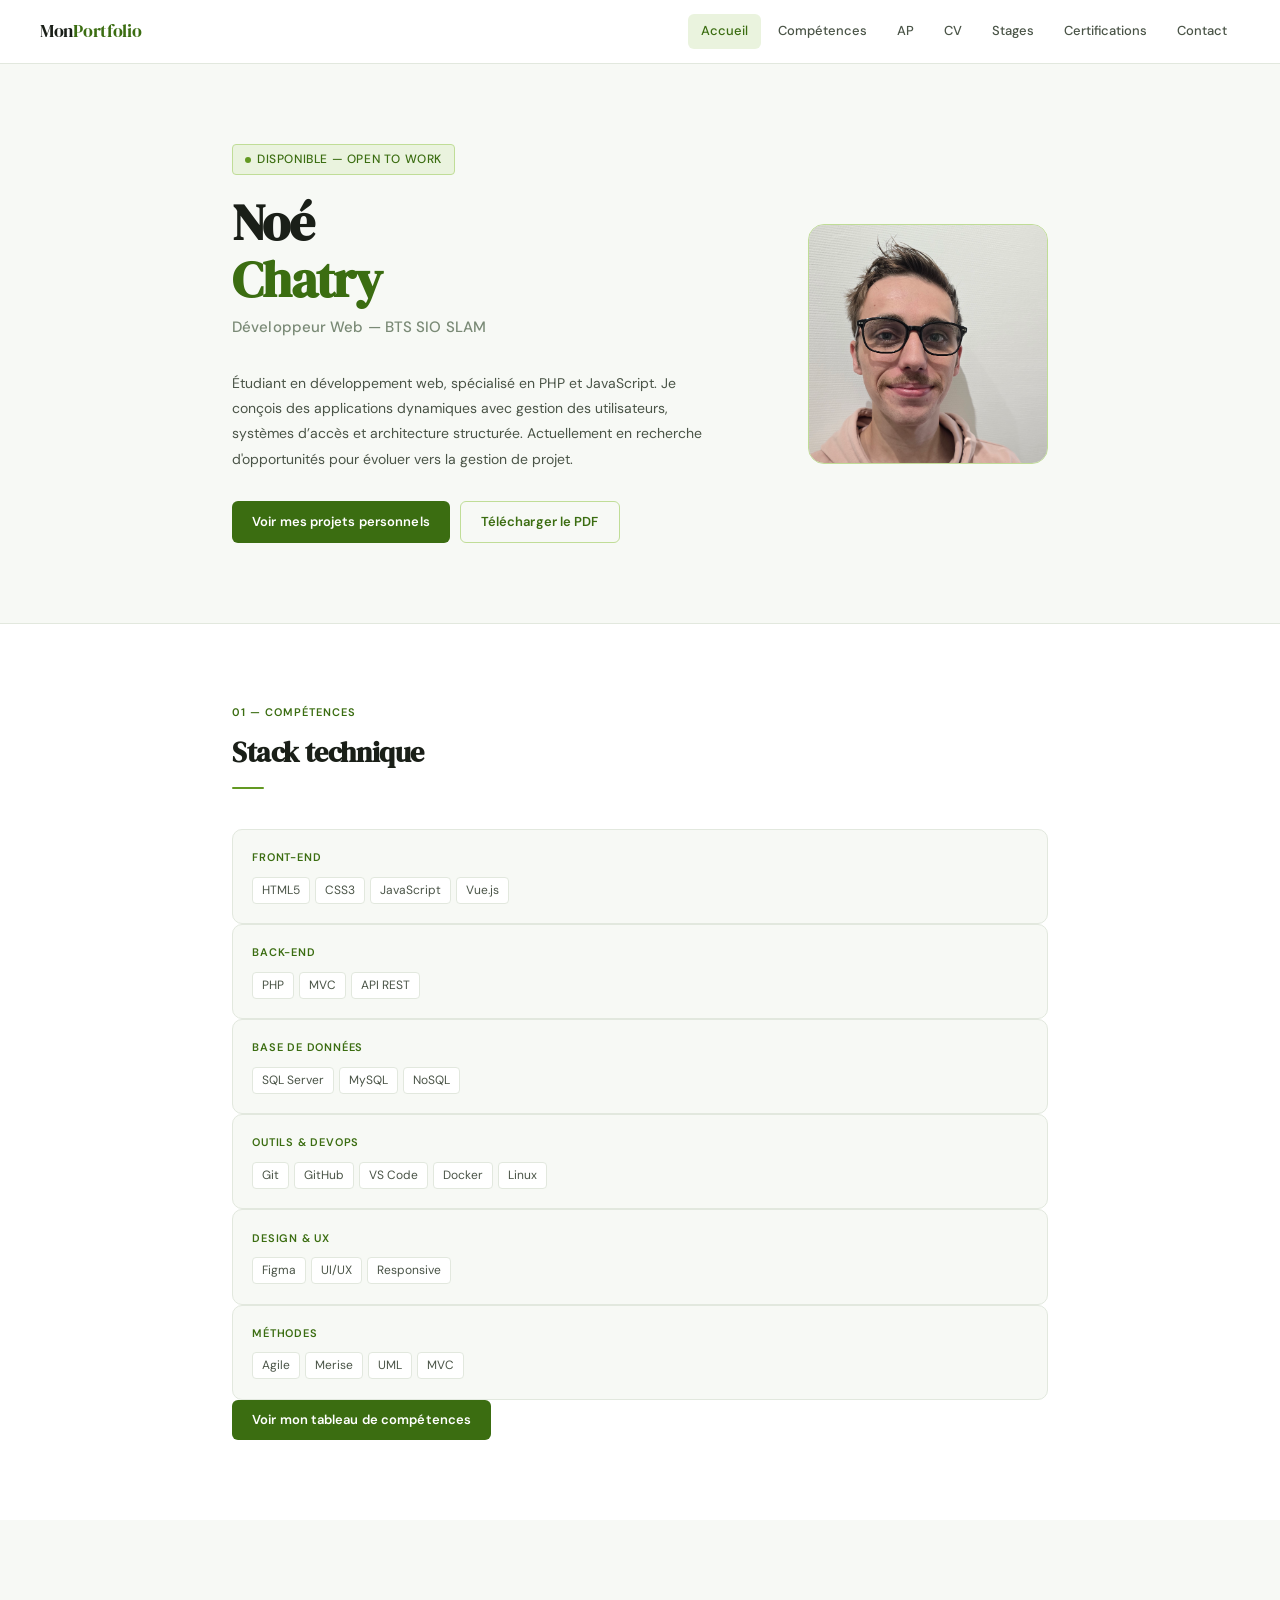
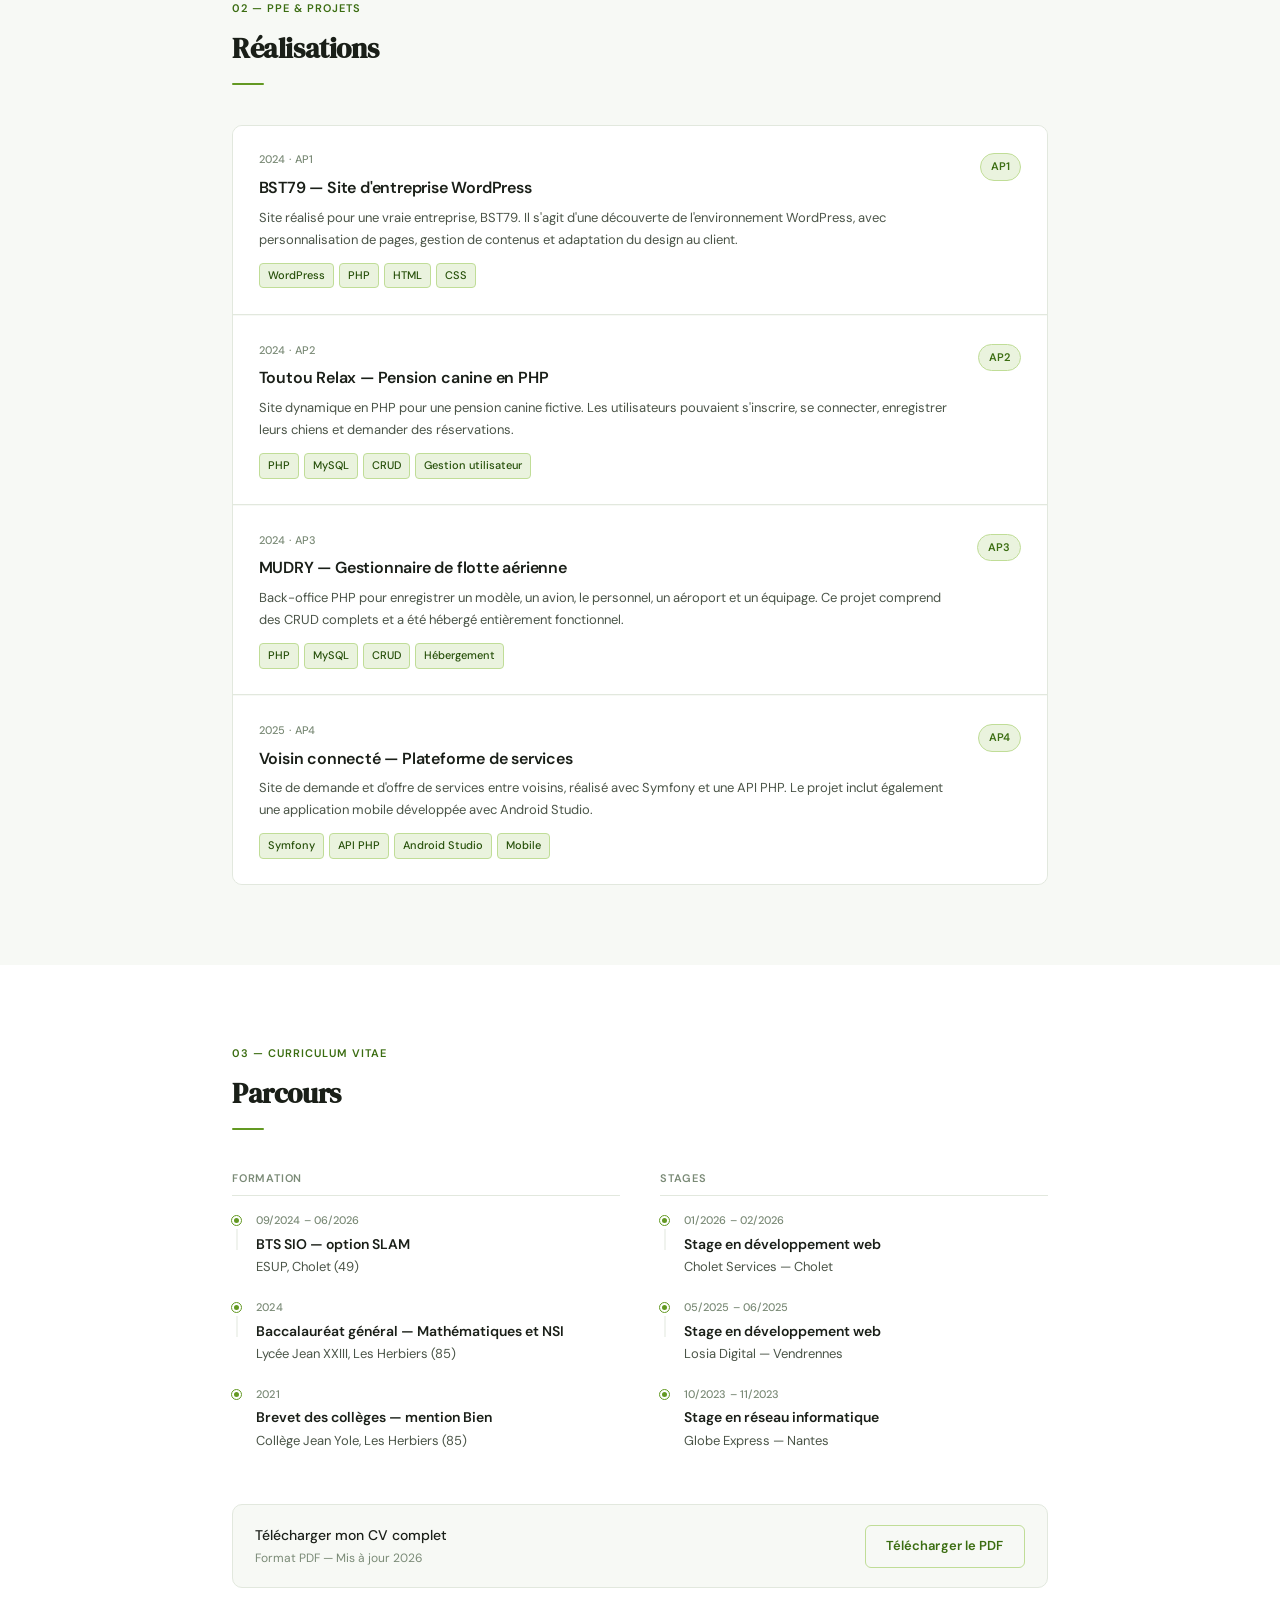
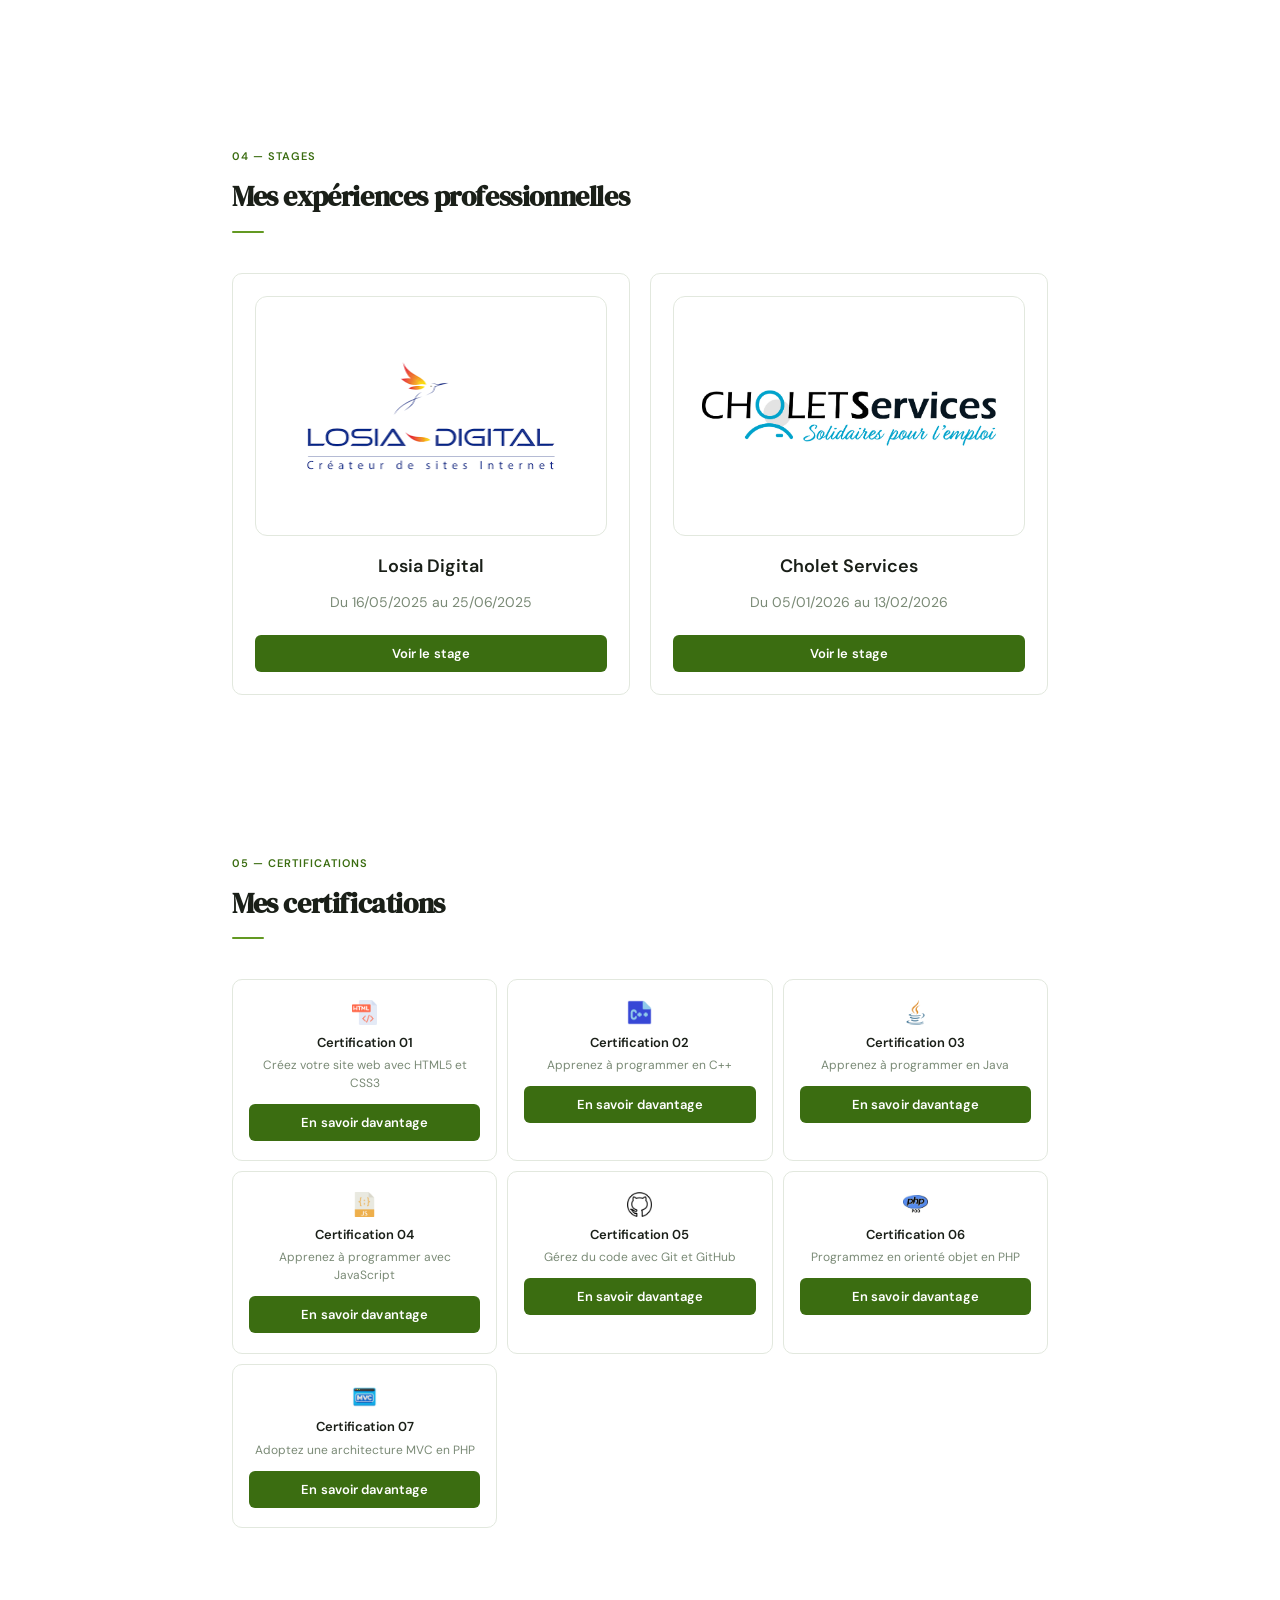
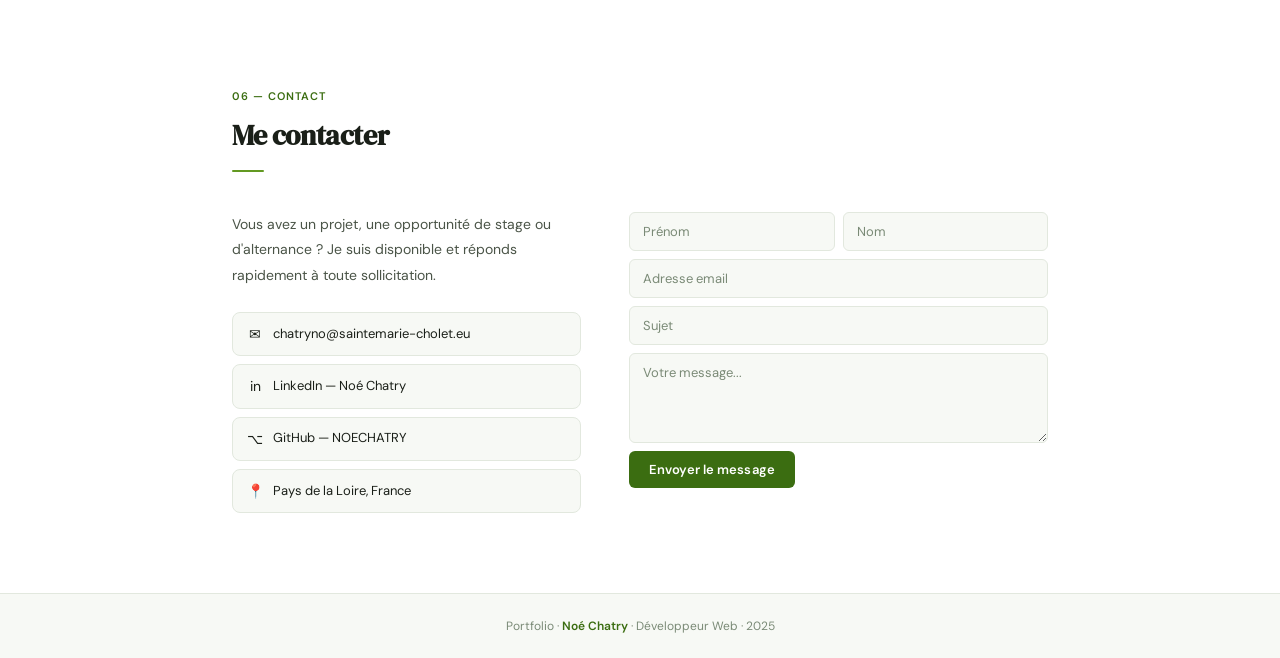
==== commit 8ee78c3b: "modifications cv" ====
--- a/index.html
+++ b/index.html
@@ -251,17 +251,25 @@
           <div class="tl-row">
             <div class="tl-pip"></div>
             <div>
-              <div class="tl-date">2023 → 2025</div>
+              <div class="tl-date">09/2024 – 06/2026</div>
               <div class="tl-main">BTS SIO — option SLAM</div>
-              <div class="tl-sub">Nom de votre lycée, ville</div>
+              <div class="tl-sub">ESUP, Cholet (49)</div>
             </div>
           </div>
           <div class="tl-row">
             <div class="tl-pip"></div>
             <div>
-              <div class="tl-date">2020 → 2023</div>
-              <div class="tl-main">Baccalauréat</div>
-              <div class="tl-sub">Lycée + spécialité, ville</div>
+              <div class="tl-date">2024</div>
+              <div class="tl-main">Baccalauréat général — Mathématiques et NSI</div>
+              <div class="tl-sub">Lycée Jean XXIII, Les Herbiers (85)</div>
+            </div>
+          </div>
+          <div class="tl-row">
+            <div class="tl-pip"></div>
+            <div>
+              <div class="tl-date">2021</div>
+              <div class="tl-main">Brevet des collèges — mention Bien</div>
+              <div class="tl-sub">Collège Jean Yole, Les Herbiers (85)</div>
             </div>
           </div>
           <!--
@@ -276,22 +284,30 @@
         </div>
       </div>
       <div>
-        <div class="cv-group-title">Expériences</div>
+        <div class="cv-group-title">Stages</div>
         <div class="tl">
           <div class="tl-row">
             <div class="tl-pip"></div>
             <div>
-              <div class="tl-date">2024 — Stage</div>
-              <div class="tl-main">Développeur Web Stagiaire</div>
-              <div class="tl-sub">Nom de l'entreprise, ville</div>
+              <div class="tl-date">01/2026 – 02/2026</div>
+              <div class="tl-main">Stage en développement web</div>
+              <div class="tl-sub">Cholet Services — Cholet</div>
             </div>
           </div>
           <div class="tl-row">
             <div class="tl-pip"></div>
             <div>
-              <div class="tl-date">2023</div>
-              <div class="tl-main">Technicien informatique</div>
-              <div class="tl-sub">Nom de l'entreprise, ville</div>
+              <div class="tl-date">05/2025 – 06/2025</div>
+              <div class="tl-main">Stage en développement web</div>
+              <div class="tl-sub">Losia Digital — Vendrennes</div>
+            </div>
+          </div>
+          <div class="tl-row">
+            <div class="tl-pip"></div>
+            <div>
+              <div class="tl-date">10/2023 – 11/2023</div>
+              <div class="tl-main">Stage en réseau informatique</div>
+              <div class="tl-sub">Globe Express — Nantes</div>
             </div>
           </div>
           <!--
@@ -310,7 +326,7 @@
     <div class="cv-cta">
       <div>
         <div class="cv-cta-text">Télécharger mon CV complet</div>
-        <div class="cv-cta-sub">Format PDF — Mis à jour 2025</div>
+        <div class="cv-cta-sub">Format PDF — Mis à jour 2026</div>
       </div>
       <a href="img/CV_CHATRY_Noé.pdf" download class="btn btn-ghost">
         Télécharger le PDF
